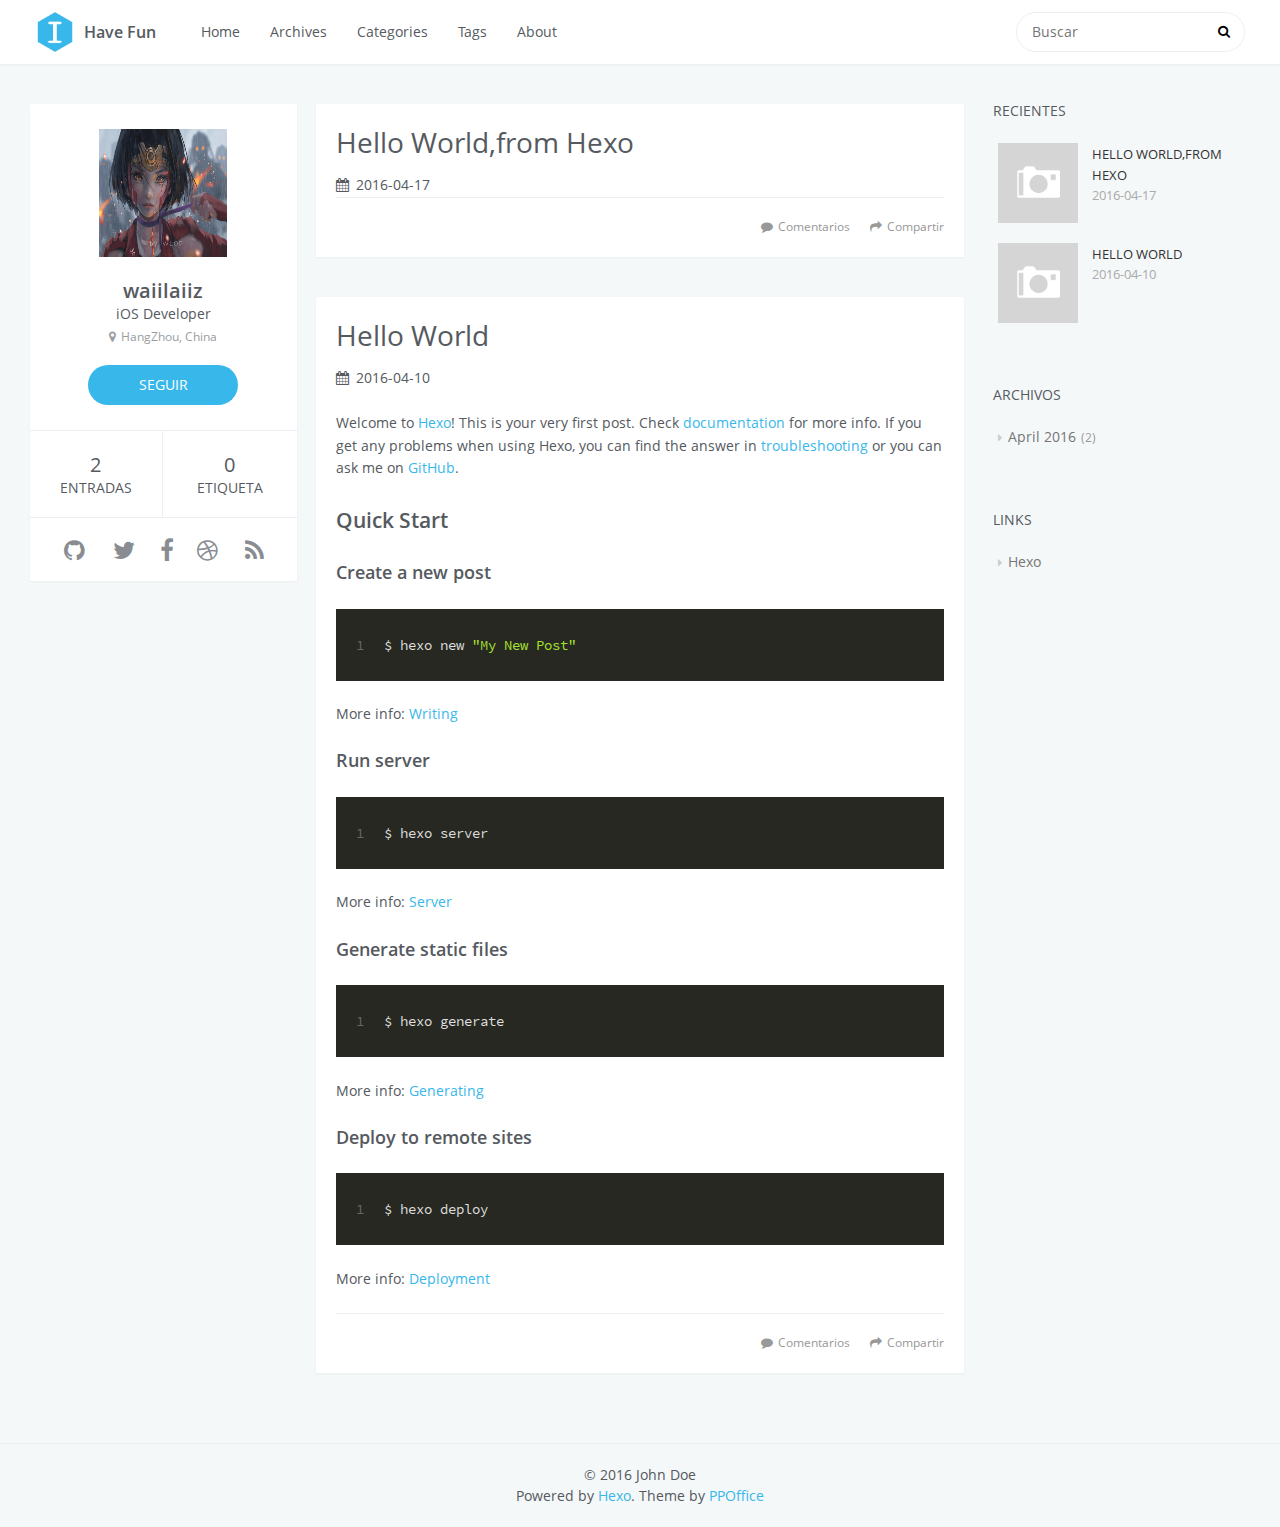
==== index.html @ 03d35199 "Site updated: 2016-09-21 22:41:06" ====
<!DOCTYPE html>
<html>
<head>
    <meta charset="utf-8">
    
    <title>Have Fun</title>
    <meta name="viewport" content="width=device-width, initial-scale=1, maximum-scale=1" />
    <meta name="description">
<meta property="og:type" content="website">
<meta property="og:title" content="Have Fun">
<meta property="og:url" content="http://yoursite.com/index.html">
<meta property="og:site_name" content="Have Fun">
<meta property="og:description">
<meta name="twitter:card" content="summary">
<meta name="twitter:title" content="Have Fun">
<meta name="twitter:description">
    

    
        <link rel="alternate" href="/" title="Have Fun" type="application/atom+xml" />
    

    

    <link rel="stylesheet" href="/vendor/font-awesome/css/font-awesome.min.css">
    <link rel="stylesheet" href="/vendor/open-sans/styles.css">
    <link rel="stylesheet" href="/vendor/source-code-pro/styles.css">

    <link rel="stylesheet" href="/css/style.css">

    <script src="/vendor/jquery/2.1.3/jquery.min.js"></script>
    
    
        <link rel="stylesheet" href="/vendor/lightgallery/css/lightgallery.min.css">
    
    
    
    
    


</head>

<body>
    <div id="container">
        <header id="header">
    <div id="header-main" class="header-inner">
        <div class="outer">
            <a href="/" id="logo">
                <i class="logo"></i>
                <span class="site-title">Have Fun</span>
            </a>
            <nav id="main-nav">
                
                    <a class="main-nav-link" href="/.">Home</a>
                
                    <a class="main-nav-link" href="/archives">Archives</a>
                
                    <a class="main-nav-link" href="/categories">Categories</a>
                
                    <a class="main-nav-link" href="/tags">Tags</a>
                
                    <a class="main-nav-link" href="/about">About</a>
                
            </nav>
            
                
                <nav id="sub-nav">
                    <div class="profile" id="profile-nav">
                        <a id="profile-anchor" href="javascript:;">
                            <img class="avatar" src="/css/images/甲铁城-無名.jpg" />
                            <i class="fa fa-caret-down"></i>
                        </a>
                    </div>
                </nav>
            
            <div id="search-form-wrap">

    <form class="search-form">
        <input type="text" class="ins-search-input search-form-input" placeholder="Buscar" />
        <button type="submit" class="search-form-submit"></button>
    </form>
    <div class="ins-search">
    <div class="ins-search-mask"></div>
    <div class="ins-search-container">
        <div class="ins-input-wrapper">
            <input type="text" class="ins-search-input" placeholder="Type something..." />
            <span class="ins-close ins-selectable"><i class="fa fa-times-circle"></i></span>
        </div>
        <div class="ins-section-wrapper">
            <div class="ins-section-container"></div>
        </div>
    </div>
</div>
<script>
(function (window) {
    var INSIGHT_CONFIG = {
        TRANSLATION: {
            POSTS: 'Entradas',
            PAGES: 'Pages',
            CATEGORIES: 'Categorias',
            TAGS: 'Etiquetas',
            UNTITLED: '(Untitled)',
        },
        ROOT_URL: '/',
        CONTENT_URL: '/content.json',
    };
    window.INSIGHT_CONFIG = INSIGHT_CONFIG;
})(window);
</script>
<script src="/js/insight.js"></script>

</div>
        </div>
    </div>
    <div id="main-nav-mobile" class="header-sub header-inner">
        <table class="menu outer">
            <tr>
                
                    <td><a class="main-nav-link" href="/.">Home</a></td>
                
                    <td><a class="main-nav-link" href="/archives">Archives</a></td>
                
                    <td><a class="main-nav-link" href="/categories">Categories</a></td>
                
                    <td><a class="main-nav-link" href="/tags">Tags</a></td>
                
                    <td><a class="main-nav-link" href="/about">About</a></td>
                
                <td>
                    
    <div class="search-form">
        <input type="text" class="ins-search-input search-form-input" placeholder="Buscar" />
    </div>

                </td>
            </tr>
        </table>
    </div>
</header>

        <div class="outer">
            
                

<aside id="profile">
    <div class="inner profile-inner">
        <div class="base-info profile-block">
            <img id="avatar" src="/css/images/甲铁城-無名.jpg" />
            <h2 id="name">waiilaiiz</h2>
            <h3 id="title">iOS Developer</h3>
            <span id="location"><i class="fa fa-map-marker"></i>HangZhou, China</span>
            <a id="follow" target="_blank" href="https://github.com/waiilaiiz/">SEGUIR</a>
        </div>
        <div class="article-info profile-block">
            <div class="article-info-block">
                2
                <span>Entradas</span>
            </div>
            <div class="article-info-block">
                0
                <span>Etiqueta</span>
            </div>
        </div>
        
        <div class="profile-block social-links">
            <table>
                <tr>
                    
                    
                    <td>
                        <a href="https://github.com/waiilaiiz/" target="_blank" title="github" class=tooltip>
                            <i class="fa fa-github"></i>
                        </a>
                    </td>
                    
                    <td>
                        <a href="https://twitter.com/waiilaiiz/" target="_blank" title="twitter" class=tooltip>
                            <i class="fa fa-twitter"></i>
                        </a>
                    </td>
                    
                    <td>
                        <a href="/" target="_blank" title="facebook" class=tooltip>
                            <i class="fa fa-facebook"></i>
                        </a>
                    </td>
                    
                    <td>
                        <a href="/" target="_blank" title="dribbble" class=tooltip>
                            <i class="fa fa-dribbble"></i>
                        </a>
                    </td>
                    
                    <td>
                        <a href="/" target="_blank" title="rss" class=tooltip>
                            <i class="fa fa-rss"></i>
                        </a>
                    </td>
                    
                </tr>
            </table>
        </div>
        
    </div>
</aside>

            
            <section id="main">
    <article id="post-Hello-World-from-Hexo" class="article article-type-post" itemscope itemprop="blogPost">
    <div class="article-inner">
        
        
            <header class="article-header">
                
    
        <h1 itemprop="name">
            <a class="article-title" href="/2016/04/17/Hello-World-from-Hexo/">Hello World,from Hexo</a>
        </h1>
    

                
                    <div class="article-meta">
                        
    <div class="article-date">
        <i class="fa fa-calendar"></i>
        <a href="/2016/04/17/Hello-World-from-Hexo/">
            <time datetime="2016-04-17T05:28:50.000Z" itemprop="datePublished">2016-04-17</time>
        </a>
    </div>


                        
                        
                    </div>
                
            </header>
        
        
        <div class="article-entry" itemprop="articleBody">
        
            
            
        
        </div>
        <footer class="article-footer">
            <div class="share-container">



</div>

    <a data-url="http://yoursite.com/2016/04/17/Hello-World-from-Hexo/" data-id="citd0o08t0000m7zepxx6v7ot" class="article-share-link"><i class="fa fa-share"></i>Compartir</a>
<script>
    (function ($) {
        // Prevent duplicate binding
        if (typeof(__SHARE_BUTTON_BINDED__) === 'undefined' || !__SHARE_BUTTON_BINDED__) {
            __SHARE_BUTTON_BINDED__ = true;
        } else {
            return;
        }
        $('body').on('click', function() {
            $('.article-share-box.on').removeClass('on');
        }).on('click', '.article-share-link', function(e) {
            e.stopPropagation();

            var $this = $(this),
                url = $this.attr('data-url'),
                encodedUrl = encodeURIComponent(url),
                id = 'article-share-box-' + $this.attr('data-id'),
                offset = $this.offset(),
                box;

            if ($('#' + id).length) {
                box = $('#' + id);

                if (box.hasClass('on')){
                    box.removeClass('on');
                    return;
                }
            } else {
                var html = [
                    '<div id="' + id + '" class="article-share-box">',
                        '<input class="article-share-input" value="' + url + '">',
                        '<div class="article-share-links">',
                            '<a href="https://twitter.com/intent/tweet?url=' + encodedUrl + '" class="fa fa-twitter article-share-twitter" target="_blank" title="Twitter"></a>',
                            '<a href="https://www.facebook.com/sharer.php?u=' + encodedUrl + '" class="fa fa-facebook article-share-facebook" target="_blank" title="Facebook"></a>',
                            '<a href="http://pinterest.com/pin/create/button/?url=' + encodedUrl + '" class="fa fa-pinterest article-share-pinterest" target="_blank" title="Pinterest"></a>',
                            '<a href="https://plus.google.com/share?url=' + encodedUrl + '" class="fa fa-google article-share-google" target="_blank" title="Google+"></a>',
                        '</div>',
                    '</div>'
                ].join('');

              box = $(html);

              $('body').append(box);
            }

            $('.article-share-box.on').hide();

            box.css({
                top: offset.top + 25,
                left: offset.left
            }).addClass('on');

        }).on('click', '.article-share-box', function (e) {
            e.stopPropagation();
        }).on('click', '.article-share-box-input', function () {
            $(this).select();
        }).on('click', '.article-share-box-link', function (e) {
            e.preventDefault();
            e.stopPropagation();

            window.open(this.href, 'article-share-box-window-' + Date.now(), 'width=500,height=450');
        });
    })(jQuery);
</script>

            
    
        <a href="http://yoursite.com/2016/04/17/Hello-World-from-Hexo/#comments" class="article-comment-link disqus-comment-count" data-disqus-url="http://yoursite.com/2016/04/17/Hello-World-from-Hexo/">Comentarios</a>
    

        </footer>
    </div>
    
</article>



    <article id="post-hello-world" class="article article-type-post" itemscope itemprop="blogPost">
    <div class="article-inner">
        
        
            <header class="article-header">
                
    
        <h1 itemprop="name">
            <a class="article-title" href="/2016/04/10/hello-world/">Hello World</a>
        </h1>
    

                
                    <div class="article-meta">
                        
    <div class="article-date">
        <i class="fa fa-calendar"></i>
        <a href="/2016/04/10/hello-world/">
            <time datetime="2016-04-10T14:06:09.000Z" itemprop="datePublished">2016-04-10</time>
        </a>
    </div>


                        
                        
                    </div>
                
            </header>
        
        
        <div class="article-entry" itemprop="articleBody">
        
            
            <p>Welcome to <a href="https://hexo.io/" target="_blank" rel="external">Hexo</a>! This is your very first post. Check <a href="https://hexo.io/docs/" target="_blank" rel="external">documentation</a> for more info. If you get any problems when using Hexo, you can find the answer in <a href="https://hexo.io/docs/troubleshooting.html" target="_blank" rel="external">troubleshooting</a> or you can ask me on <a href="https://github.com/hexojs/hexo/issues" target="_blank" rel="external">GitHub</a>.</p>
<h2 id="Quick-Start"><a href="#Quick-Start" class="headerlink" title="Quick Start"></a>Quick Start</h2><h3 id="Create-a-new-post"><a href="#Create-a-new-post" class="headerlink" title="Create a new post"></a>Create a new post</h3><figure class="highlight bash"><table><tr><td class="gutter"><pre><span class="line">1</span><br></pre></td><td class="code"><pre><span class="line">$ hexo new <span class="string">"My New Post"</span></span><br></pre></td></tr></table></figure>
<p>More info: <a href="https://hexo.io/docs/writing.html" target="_blank" rel="external">Writing</a></p>
<h3 id="Run-server"><a href="#Run-server" class="headerlink" title="Run server"></a>Run server</h3><figure class="highlight bash"><table><tr><td class="gutter"><pre><span class="line">1</span><br></pre></td><td class="code"><pre><span class="line">$ hexo server</span><br></pre></td></tr></table></figure>
<p>More info: <a href="https://hexo.io/docs/server.html" target="_blank" rel="external">Server</a></p>
<h3 id="Generate-static-files"><a href="#Generate-static-files" class="headerlink" title="Generate static files"></a>Generate static files</h3><figure class="highlight bash"><table><tr><td class="gutter"><pre><span class="line">1</span><br></pre></td><td class="code"><pre><span class="line">$ hexo generate</span><br></pre></td></tr></table></figure>
<p>More info: <a href="https://hexo.io/docs/generating.html" target="_blank" rel="external">Generating</a></p>
<h3 id="Deploy-to-remote-sites"><a href="#Deploy-to-remote-sites" class="headerlink" title="Deploy to remote sites"></a>Deploy to remote sites</h3><figure class="highlight bash"><table><tr><td class="gutter"><pre><span class="line">1</span><br></pre></td><td class="code"><pre><span class="line">$ hexo deploy</span><br></pre></td></tr></table></figure>
<p>More info: <a href="https://hexo.io/docs/deployment.html" target="_blank" rel="external">Deployment</a></p>

        
        </div>
        <footer class="article-footer">
            <div class="share-container">



</div>

    <a data-url="http://yoursite.com/2016/04/10/hello-world/" data-id="citd0o08y0001m7zeu5of3s85" class="article-share-link"><i class="fa fa-share"></i>Compartir</a>
<script>
    (function ($) {
        // Prevent duplicate binding
        if (typeof(__SHARE_BUTTON_BINDED__) === 'undefined' || !__SHARE_BUTTON_BINDED__) {
            __SHARE_BUTTON_BINDED__ = true;
        } else {
            return;
        }
        $('body').on('click', function() {
            $('.article-share-box.on').removeClass('on');
        }).on('click', '.article-share-link', function(e) {
            e.stopPropagation();

            var $this = $(this),
                url = $this.attr('data-url'),
                encodedUrl = encodeURIComponent(url),
                id = 'article-share-box-' + $this.attr('data-id'),
                offset = $this.offset(),
                box;

            if ($('#' + id).length) {
                box = $('#' + id);

                if (box.hasClass('on')){
                    box.removeClass('on');
                    return;
                }
            } else {
                var html = [
                    '<div id="' + id + '" class="article-share-box">',
                        '<input class="article-share-input" value="' + url + '">',
                        '<div class="article-share-links">',
                            '<a href="https://twitter.com/intent/tweet?url=' + encodedUrl + '" class="fa fa-twitter article-share-twitter" target="_blank" title="Twitter"></a>',
                            '<a href="https://www.facebook.com/sharer.php?u=' + encodedUrl + '" class="fa fa-facebook article-share-facebook" target="_blank" title="Facebook"></a>',
                            '<a href="http://pinterest.com/pin/create/button/?url=' + encodedUrl + '" class="fa fa-pinterest article-share-pinterest" target="_blank" title="Pinterest"></a>',
                            '<a href="https://plus.google.com/share?url=' + encodedUrl + '" class="fa fa-google article-share-google" target="_blank" title="Google+"></a>',
                        '</div>',
                    '</div>'
                ].join('');

              box = $(html);

              $('body').append(box);
            }

            $('.article-share-box.on').hide();

            box.css({
                top: offset.top + 25,
                left: offset.left
            }).addClass('on');

        }).on('click', '.article-share-box', function (e) {
            e.stopPropagation();
        }).on('click', '.article-share-box-input', function () {
            $(this).select();
        }).on('click', '.article-share-box-link', function (e) {
            e.preventDefault();
            e.stopPropagation();

            window.open(this.href, 'article-share-box-window-' + Date.now(), 'width=500,height=450');
        });
    })(jQuery);
</script>

            
    
        <a href="http://yoursite.com/2016/04/10/hello-world/#comments" class="article-comment-link disqus-comment-count" data-disqus-url="http://yoursite.com/2016/04/10/hello-world/">Comentarios</a>
    

        </footer>
    </div>
    
</article>


</section>
            
                <aside id="sidebar">
   
        
    <div class="widget-wrap">
        <h3 class="widget-title">Recientes</h3>
        <div class="widget">
            <ul id="recent-post" class="">
                
                    <li>
                        
                        <div class="item-thumbnail">
                            <a href="/2016/04/17/Hello-World-from-Hexo/" class="thumbnail">
    
    
        <span class="thumbnail-image thumbnail-none"></span>
    
</a>

                        </div>
                        
                        <div class="item-inner">
                            <p class="item-category"></p>
                            <p class="item-title"><a href="/2016/04/17/Hello-World-from-Hexo/" class="title">Hello World,from Hexo</a></p>
                            <p class="item-date"><time datetime="2016-04-17T05:28:50.000Z" itemprop="datePublished">2016-04-17</time></p>
                        </div>
                    </li>
                
                    <li>
                        
                        <div class="item-thumbnail">
                            <a href="/2016/04/10/hello-world/" class="thumbnail">
    
    
        <span class="thumbnail-image thumbnail-none"></span>
    
</a>

                        </div>
                        
                        <div class="item-inner">
                            <p class="item-category"></p>
                            <p class="item-title"><a href="/2016/04/10/hello-world/" class="title">Hello World</a></p>
                            <p class="item-date"><time datetime="2016-04-10T14:06:09.000Z" itemprop="datePublished">2016-04-10</time></p>
                        </div>
                    </li>
                
            </ul>
        </div>
    </div>

    
        
    
        
    <div class="widget-wrap">
        <h3 class="widget-title">Archivos</h3>
        <div class="widget">
            <ul class="archive-list"><li class="archive-list-item"><a class="archive-list-link" href="/archives/2016/04/">April 2016</a><span class="archive-list-count">2</span></li></ul>
        </div>
    </div>

    
        
    
        
    
        
    <div class="widget-wrap widget-list">
        <h3 class="widget-title">Links</h3>
        <div class="widget">
            <ul>
                
                    <li>
                        <a href="http://hexo.io">Hexo</a>
                    </li>
                
            </ul>
        </div>
    </div>


    
    <div id="toTop" class="fa fa-angle-up"></div>
</aside>
            
        </div>
        <footer id="footer">
    <div class="outer">
        <div id="footer-info" class="inner">
            &copy; 2016 John Doe<br>
            Powered by <a href="http://hexo.io/" target="_blank">Hexo</a>. Theme by <a href="http://github.com/ppoffice">PPOffice</a>
        </div>
    </div>
</footer>
        
    
    <script>
    var disqus_config = function () {
        
        this.page.identifier = 'undefined';
    };
    (function() { 
        var d = document, s = d.createElement('script');  
        s.src = '//' + 'hexo-theme-icarus' + '.disqus.com/count.js';
        s.setAttribute('data-timestamp', +new Date());
        (d.head || d.body).appendChild(s);
    })();
</script>



    
        <script src="/vendor/lightgallery/js/lightgallery.min.js"></script>
        <script src="/vendor/lightgallery/js/lg-thumbnail.min.js"></script>
        <script src="/vendor/lightgallery/js/lg-pager.min.js"></script>
        <script src="/vendor/lightgallery/js/lg-autoplay.min.js"></script>
        <script src="/vendor/lightgallery/js/lg-fullscreen.min.js"></script>
        <script src="/vendor/lightgallery/js/lg-zoom.min.js"></script>
        <script src="/vendor/lightgallery/js/lg-hash.min.js"></script>
        <script src="/vendor/lightgallery/js/lg-share.min.js"></script>
        <script src="/vendor/lightgallery/js/lg-video.min.js"></script>
    
    



<!-- Custom Scripts -->
<script src="/js/main.js"></script>

    </div>
</body>
</html>
---- vendor/open-sans/styles.css ----
/* cyrillic-ext */
@font-face {
    font-family: 'Open Sans';
    font-style: normal;
    font-weight: 400;
    src: local('Open Sans'), local('OpenSans'), url(fonts/K88pR3goAWT7BTt32Z01mxJtnKITppOI_IvcXXDNrsc.woff2) format('woff2');
    unicode-range: U+0460-052F, U+20B4, U+2DE0-2DFF, U+A640-A69F;
}
/* cyrillic */
@font-face {
    font-family: 'Open Sans';
    font-style: normal;
    font-weight: 400;
    src: local('Open Sans'), local('OpenSans'), url(fonts/RjgO7rYTmqiVp7vzi-Q5URJtnKITppOI_IvcXXDNrsc.woff2) format('woff2');
    unicode-range: U+0400-045F, U+0490-0491, U+04B0-04B1, U+2116;
}
/* greek-ext */
@font-face {
    font-family: 'Open Sans';
    font-style: normal;
    font-weight: 400;
    src: local('Open Sans'), local('OpenSans'), url(fonts/LWCjsQkB6EMdfHrEVqA1KRJtnKITppOI_IvcXXDNrsc.woff2) format('woff2');
    unicode-range: U+1F00-1FFF;
}
/* greek */
@font-face {
    font-family: 'Open Sans';
    font-style: normal;
    font-weight: 400;
    src: local('Open Sans'), local('OpenSans'), url(fonts/xozscpT2726on7jbcb_pAhJtnKITppOI_IvcXXDNrsc.woff2) format('woff2');
    unicode-range: U+0370-03FF;
}
/* vietnamese */
@font-face {
    font-family: 'Open Sans';
    font-style: normal;
    font-weight: 400;
    src: local('Open Sans'), local('OpenSans'), url(fonts/59ZRklaO5bWGqF5A9baEERJtnKITppOI_IvcXXDNrsc.woff2) format('woff2');
    unicode-range: U+0102-0103, U+1EA0-1EF1, U+20AB;
}
/* latin-ext */
@font-face {
    font-family: 'Open Sans';
    font-style: normal;
    font-weight: 400;
    src: local('Open Sans'), local('OpenSans'), url(fonts/u-WUoqrET9fUeobQW7jkRRJtnKITppOI_IvcXXDNrsc.woff2) format('woff2');
    unicode-range: U+0100-024F, U+1E00-1EFF, U+20A0-20AB, U+20AD-20CF, U+2C60-2C7F, U+A720-A7FF;
}
/* latin */
@font-face {
    font-family: 'Open Sans';
    font-style: normal;
    font-weight: 400;
    src: local('Open Sans'), local('OpenSans'), url(fonts/cJZKeOuBrn4kERxqtaUH3VtXRa8TVwTICgirnJhmVJw.woff2) format('woff2');
    unicode-range: U+0000-00FF, U+0131, U+0152-0153, U+02C6, U+02DA, U+02DC, U+2000-206F, U+2074, U+20AC, U+2212, U+2215, U+E0FF, U+EFFD, U+F000;
}
/* cyrillic-ext */
@font-face {
    font-family: 'Open Sans';
    font-style: normal;
    font-weight: 600;
    src: local('Open Sans Semibold'), local('OpenSans-Semibold'), url(fonts/MTP_ySUJH_bn48VBG8sNSq-j2U0lmluP9RWlSytm3ho.woff2) format('woff2');
    unicode-range: U+0460-052F, U+20B4, U+2DE0-2DFF, U+A640-A69F;
}
/* cyrillic */
@font-face {
    font-family: 'Open Sans';
    font-style: normal;
    font-weight: 600;
    src: local('Open Sans Semibold'), local('OpenSans-Semibold'), url(fonts/MTP_ySUJH_bn48VBG8sNSpX5f-9o1vgP2EXwfjgl7AY.woff2) format('woff2');
    unicode-range: U+0400-045F, U+0490-0491, U+04B0-04B1, U+2116;
}
/* greek-ext */
@font-face {
    font-family: 'Open Sans';
    font-style: normal;
    font-weight: 600;
    src: local('Open Sans Semibold'), local('OpenSans-Semibold'), url(fonts/MTP_ySUJH_bn48VBG8sNShWV49_lSm1NYrwo-zkhivY.woff2) format('woff2');
    unicode-range: U+1F00-1FFF;
}
/* greek */
@font-face {
    font-family: 'Open Sans';
    font-style: normal;
    font-weight: 600;
    src: local('Open Sans Semibold'), local('OpenSans-Semibold'), url(fonts/MTP_ySUJH_bn48VBG8sNSqaRobkAwv3vxw3jMhVENGA.woff2) format('woff2');
    unicode-range: U+0370-03FF;
}
/* vietnamese */
@font-face {
    font-family: 'Open Sans';
    font-style: normal;
    font-weight: 600;
    src: local('Open Sans Semibold'), local('OpenSans-Semibold'), url(fonts/MTP_ySUJH_bn48VBG8sNSv8zf_FOSsgRmwsS7Aa9k2w.woff2) format('woff2');
    unicode-range: U+0102-0103, U+1EA0-1EF1, U+20AB;
}
/* latin-ext */
@font-face {
    font-family: 'Open Sans';
    font-style: normal;
    font-weight: 600;
    src: local('Open Sans Semibold'), local('OpenSans-Semibold'), url(fonts/MTP_ySUJH_bn48VBG8sNSj0LW-43aMEzIO6XUTLjad8.woff2) format('woff2');
    unicode-range: U+0100-024F, U+1E00-1EFF, U+20A0-20AB, U+20AD-20CF, U+2C60-2C7F, U+A720-A7FF;
}
/* latin */
@font-face {
    font-family: 'Open Sans';
    font-style: normal;
    font-weight: 600;
    src: local('Open Sans Semibold'), local('OpenSans-Semibold'), url(fonts/MTP_ySUJH_bn48VBG8sNSugdm0LZdjqr5-oayXSOefg.woff2) format('woff2');
    unicode-range: U+0000-00FF, U+0131, U+0152-0153, U+02C6, U+02DA, U+02DC, U+2000-206F, U+2074, U+20AC, U+2212, U+2215, U+E0FF, U+EFFD, U+F000;
}
/* cyrillic-ext */
@font-face {
    font-family: 'Open Sans';
    font-style: italic;
    font-weight: 400;
    src: local('Open Sans Italic'), local('OpenSans-Italic'), url(fonts/xjAJXh38I15wypJXxuGMBjTOQ_MqJVwkKsUn0wKzc2I.woff2) format('woff2');
    unicode-range: U+0460-052F, U+20B4, U+2DE0-2DFF, U+A640-A69F;
}
/* cyrillic */
@font-face {
    font-family: 'Open Sans';
    font-style: italic;
    font-weight: 400;
    src: local('Open Sans Italic'), local('OpenSans-Italic'), url(fonts/xjAJXh38I15wypJXxuGMBjUj_cnvWIuuBMVgbX098Mw.woff2) format('woff2');
    unicode-range: U+0400-045F, U+0490-0491, U+04B0-04B1, U+2116;
}
/* greek-ext */
@font-face {
    font-family: 'Open Sans';
    font-style: italic;
    font-weight: 400;
    src: local('Open Sans Italic'), local('OpenSans-Italic'), url(fonts/xjAJXh38I15wypJXxuGMBkbcKLIaa1LC45dFaAfauRA.woff2) format('woff2');
    unicode-range: U+1F00-1FFF;
}
/* greek */
@font-face {
    font-family: 'Open Sans';
    font-style: italic;
    font-weight: 400;
    src: local('Open Sans Italic'), local('OpenSans-Italic'), url(fonts/xjAJXh38I15wypJXxuGMBmo_sUJ8uO4YLWRInS22T3Y.woff2) format('woff2');
    unicode-range: U+0370-03FF;
}
/* vietnamese */
@font-face {
    font-family: 'Open Sans';
    font-style: italic;
    font-weight: 400;
    src: local('Open Sans Italic'), local('OpenSans-Italic'), url(fonts/xjAJXh38I15wypJXxuGMBr6up8jxqWt8HVA3mDhkV_0.woff2) format('woff2');
    unicode-range: U+0102-0103, U+1EA0-1EF1, U+20AB;
}
/* latin-ext */
@font-face {
    font-family: 'Open Sans';
    font-style: italic;
    font-weight: 400;
    src: local('Open Sans Italic'), local('OpenSans-Italic'), url(fonts/xjAJXh38I15wypJXxuGMBiYE0-AqJ3nfInTTiDXDjU4.woff2) format('woff2');
    unicode-range: U+0100-024F, U+1E00-1EFF, U+20A0-20AB, U+20AD-20CF, U+2C60-2C7F, U+A720-A7FF;
}
/* latin */
@font-face {
    font-family: 'Open Sans';
    font-style: italic;
    font-weight: 400;
    src: local('Open Sans Italic'), local('OpenSans-Italic'), url(fonts/xjAJXh38I15wypJXxuGMBo4P5ICox8Kq3LLUNMylGO4.woff2) format('woff2');
    unicode-range: U+0000-00FF, U+0131, U+0152-0153, U+02C6, U+02DA, U+02DC, U+2000-206F, U+2074, U+20AC, U+2212, U+2215, U+E0FF, U+EFFD, U+F000;
}
---- vendor/source-code-pro/styles.css ----
/* latin-ext */
@font-face {
  font-family: 'Source Code Pro';
  font-style: normal;
  font-weight: 400;
  src: local('Source Code Pro'), local('SourceCodePro-Regular'), url(fonts/mrl8jkM18OlOQN8JLgasDy2Q8seG17bfDXYR_jUsrzg.woff2) format('woff2');
  unicode-range: U+0100-024F, U+1E00-1EFF, U+20A0-20AB, U+20AD-20CF, U+2C60-2C7F, U+A720-A7FF;
}
/* latin */
@font-face {
  font-family: 'Source Code Pro';
  font-style: normal;
  font-weight: 400;
  src: local('Source Code Pro'), local('SourceCodePro-Regular'), url(fonts/mrl8jkM18OlOQN8JLgasD9V_2ngZ8dMf8fLgjYEouxg.woff2) format('woff2');
  unicode-range: U+0000-00FF, U+0131, U+0152-0153, U+02C6, U+02DA, U+02DC, U+2000-206F, U+2074, U+20AC, U+2212, U+2215, U+E0FF, U+EFFD, U+F000;
}
---- css/style.css ----
body {
  width: 100%;
}
body:before,
body:after {
  content: "";
  display: table;
}
body:after {
  clear: both;
}
html,
body,
div,
span,
applet,
object,
iframe,
h1,
h2,
h3,
h4,
h5,
h6,
p,
blockquote,
pre,
a,
abbr,
acronym,
address,
big,
cite,
code,
del,
dfn,
em,
img,
ins,
kbd,
q,
s,
samp,
small,
strike,
strong,
sub,
sup,
tt,
var,
dl,
dt,
dd,
ol,
ul,
li,
fieldset,
form,
label,
legend,
table,
caption,
tbody,
tfoot,
thead,
tr,
th,
td {
  margin: 0;
  padding: 0;
  border: 0;
  outline: 0;
  font-weight: inherit;
  font-style: inherit;
  font-family: inherit;
  font-size: 100%;
  vertical-align: baseline;
}
body {
  line-height: 1;
  color: #000;
  background: #fff;
}
ol,
ul {
  list-style: none;
}
table {
  border-collapse: separate;
  border-spacing: 0;
  vertical-align: middle;
}
caption,
th,
td {
  text-align: left;
  font-weight: normal;
  vertical-align: middle;
}
a img {
  border: none;
}
input,
button {
  margin: 0;
  padding: 0;
}
input::-moz-focus-inner,
button::-moz-focus-inner {
  border: 0;
  padding: 0;
}
html,
body,
#container {
  height: 100%;
}
body {
  color: #565a5f;
  background: #f5f8f9;
  font: 14px "open sans", "Helvetica Neue", "Microsoft Yahei", Helvetica, Arial, sans-serif;
  -webkit-text-size-adjust: 100%;
}
a {
  color: #38b7ea;
  text-decoration: none;
}
a:visited {
  color: #38b7ea;
}
code {
  margin: 0 2px;
  color: #e96900;
  padding: 3px 5px;
  font-size: 0.8em;
  -webkit-border-radius: 2px;
  border-radius: 2px;
  font-family: "Source Code Pro", Consolas, Monaco, Menlo, Consolas, monospace;
  background-color: #f8f8f8;
}
.outer {
  max-width: 1320px;
  margin: 0 auto;
  padding: 0 20px;
}
.outer:before,
.outer:after {
  content: "";
  display: table;
}
.outer:after {
  clear: both;
}
@media screen and (max-width: 559px) {
  .outer {
    padding: 0;
  }
}
.left,
.alignleft {
  float: left;
}
.right,
.alignright {
  float: right;
}
.clear {
  clear: both;
}
.logo {
  width: 40px;
  height: 40px;
  background-repeat: no-repeat;
  background-image: url("images/logo.png");
  -webkit-background-size: 40px 40px;
  -moz-background-size: 40px 40px;
  background-size: 40px 40px;
}
#container {
  position: relative;
}
#container > .outer {
  margin-bottom: 30px;
}
@media screen and (min-width: 1200px) {
  #main {
    display: inline;
    float: left;
    width: 52.307692307692314%;
    margin: 0 0.769230769230769%;
  }
}
@media screen and (min-width: 800px) and (max-width: 1199px) {
  #main {
    display: inline;
    float: left;
    width: 67.6923076923077%;
    margin: 0 0.769230769230769%;
  }
}
.archive-article-header a,
.layout-wrap-inner.tag-cloud a,
.timeline-row .content h1 a,
.archive-article-header a:visited,
.layout-wrap-inner.tag-cloud a:visited,
.timeline-row .content h1 a:visited {
  color: #565a5f;
  -webkit-transition: 0.2s ease;
  -moz-transition: 0.2s ease;
  -ms-transition: 0.2s ease;
  transition: 0.2s ease;
}
.archive-article-header a:hover,
.layout-wrap-inner.tag-cloud a:hover,
.timeline-row .content h1 a:hover,
.archive-article-header a:visited:hover,
.layout-wrap-inner.tag-cloud a:visited:hover,
.timeline-row .content h1 a:visited:hover {
  color: #38b7ea;
}
.article-meta,
.archive-year,
.widget-title {
  line-height: 1em;
  text-decoration: none;
  text-transform: uppercase;
}
#header,
#profile .inner,
.article-inner,
#comments,
.archive-article,
.timeline-row .content,
#toTop {
  background: #fff;
  -webkit-box-shadow: 0 1px 2px rgba(0,0,0,0.05);
  box-shadow: 0 1px 2px rgba(0,0,0,0.05);
}
.article-entry h1,
.widget h1 {
  font-size: 2em;
}
.article-entry h2,
.widget h2 {
  font-size: 1.5em;
}
.article-entry h3,
.widget h3 {
  font-size: 1.3em;
}
.article-entry h4,
.widget h4 {
  font-size: 1.2em;
}
.article-entry h5,
.widget h5 {
  font-size: 1em;
}
.article-entry h6,
.widget h6 {
  font-size: 1em;
  color: #999;
}
.article-entry hr,
.widget hr {
  border: 1px dashed #eceff2;
}
.article-entry strong,
.widget strong {
  font-weight: bold;
}
.article-entry em,
.widget em,
.article-entry cite,
.widget cite {
  font-style: italic;
}
.article-entry sup,
.widget sup,
.article-entry sub,
.widget sub {
  font-size: 0.75em;
  line-height: 0;
  position: relative;
  vertical-align: baseline;
}
.article-entry sup,
.widget sup {
  top: -0.5em;
}
.article-entry sub,
.widget sub {
  bottom: -0.2em;
}
.article-entry small,
.widget small {
  font-size: 0.85em;
}
.article-entry acronym,
.widget acronym,
.article-entry abbr,
.widget abbr {
  border-bottom: 1px dotted;
}
.article-entry ul,
.widget ul,
.article-entry ol,
.widget ol,
.article-entry dl,
.widget dl {
  margin: 0 20px;
  line-height: 1.6em;
}
.article-entry ul ul,
.widget ul ul,
.article-entry ol ul,
.widget ol ul,
.article-entry ul ol,
.widget ul ol,
.article-entry ol ol,
.widget ol ol {
  margin-top: 0;
  margin-bottom: 0;
}
.article-entry ul,
.widget ul {
  list-style: disc;
}
.article-entry ol,
.widget ol {
  list-style: decimal;
}
.article-entry dt,
.widget dt {
  font-weight: bold;
}
#header {
  background: #fff;
  position: relative;
}
#header a,
#header a:visited {
  white-space: nowrap;
  -webkit-transition: 0.2s ease;
  -moz-transition: 0.2s ease;
  -ms-transition: 0.2s ease;
  transition: 0.2s ease;
  color: #565a5f;
}
#header a:hover {
  color: #38b7ea;
}
.header-inner #logo,
#main-nav,
#sub-nav,
#search-form-wrap {
  height: 40px;
  line-height: 40px;
  padding: 12px 15px;
}
.header-inner #logo,
#main-nav {
  float: left;
}
#sub-nav,
#search-form-wrap {
  float: right;
}
.header-inner {
  height: 100%;
  position: relative;
}
.header-inner #logo {
  display: inline-block;
}
.header-inner #logo .logo {
  margin-right: 5px;
  display: inline-block;
}
.header-inner #logo .site-title {
  font-size: 16px;
  display: inline-block;
  vertical-align: top;
  font-weight: 600;
}
#header-title {
  text-align: center;
  height: 40px;
  position: absolute;
  top: 50%;
  left: 0;
  margin-top: -20px;
}
.header-sub {
  border-top: 1px solid #eceff2;
}
.header-sub ul {
  margin: 0 15px;
}
.header-sub ul:before,
.header-sub ul:after {
  content: "";
  display: table;
}
.header-sub ul:after {
  clear: both;
}
.header-sub ul li {
  float: left;
  margin: 0 10px;
}
.header-sub ul li a {
  display: inline-block;
  line-height: 48px;
}
.header-sub .main-nav-link {
  display: inline-block;
  line-height: 48px;
}
@media screen and (min-width: 560px) and (max-width: 799px) {
  #header-sub {
    display: none;
  }
}
@media screen and (max-width: 559px) {
  #header-sub {
    display: none;
  }
}
@media screen and (min-width: 560px) and (max-width: 799px) {
  #main-nav {
    display: none;
  }
}
@media screen and (max-width: 559px) {
  #main-nav {
    display: none;
  }
}
@media screen and (min-width: 800px) and (max-width: 1199px) {
  #main-nav-mobile {
    display: none;
  }
}
@media screen and (min-width: 1200px) {
  #main-nav-mobile {
    display: none;
  }
}
.nav-icon,
.main-nav-link {
  float: left;
  display: block;
  padding: 0 15px;
}
.nav-icon {
  text-align: center;
  font-size: 14px;
  width: 14px;
  height: 14px;
  position: relative;
  cursor: pointer;
  height: 40px !important;
  line-height: 40px !important;
}
.main-nav-link {
  font-weight: 300;
}
@media screen and (min-width: 1200px) {
  #sub-nav {
    display: none;
  }
}
#sub-nav #profile-nav #profile-anchor {
  display: block;
  height: 40px;
  line-height: 40px;
}
#sub-nav #profile-nav #profile-anchor:before,
#sub-nav #profile-nav #profile-anchor:after {
  content: "";
  display: table;
}
#sub-nav #profile-nav #profile-anchor:after {
  clear: both;
}
#sub-nav #profile-nav .avatar,
#sub-nav #profile-nav .fa {
  float: left;
}
#sub-nav #profile-nav .avatar {
  width: 40px;
  height: 40px;
  margin-right: 8px;
}
#sub-nav #profile-nav .fa {
  line-height: 40px;
}
@media screen and (max-width: 559px) {
  #search-form-wrap {
    display: none;
  }
}
#search-form-wrap .search-form {
  position: relative;
}
#search-form-wrap .search-form .search-form-input {
  width: 100%;
  padding: 0 30px 0 15px;
  line-height: 40px;
  height: 40px !important;
  -webkit-border-radius: 21px;
  border-radius: 21px;
}
#search-form-wrap .search-form .search-form-input::-webkit-search-results-decoration,
#search-form-wrap .search-form .search-form-input::-webkit-search-cancel-button {
  -webkit-appearance: none;
}
#search-form-wrap .search-form .search-form-submit {
  top: 50%;
  right: 15px;
  border: none;
  cursor: pointer;
  margin-top: -7px;
  background: none;
  position: absolute;
  font: 13px font-icon;
  font-family: 'FontAwesome';
}
#search-form-wrap .search-form .search-form-submit:before {
  content: '\f002';
}
#search-form-wrap .search-form .search-form-submit:hover,
#search-form-wrap .search-form .search-form-submit:focus {
  color: #777;
}
.search-form-input,
.search-form-input.ins-search-input,
.search-form-input.st-ui-search-input,
.search-form-input.st-default-search-input {
  -webkit-appearance: textarea;
  -webkit-appearance: textarea;
  -moz-appearance: textarea;
  appearance: textarea;
  padding: 0;
  width: 200px;
  -webkit-box-shadow: none;
  box-shadow: none;
  color: #565a5f;
  -webkit-transition: 0.2s ease;
  -moz-transition: 0.2s ease;
  -ms-transition: 0.2s ease;
  transition: 0.2s ease;
  -webkit-box-sizing: border-box;
  -moz-box-sizing: border-box;
  box-sizing: border-box;
  height: auto !important;
  line-height: 1.6em;
  outline: none !important;
  background: none !important;
  font: 14px "open sans", "Helvetica Neue", "Microsoft Yahei", Helvetica, Arial, sans-serif;
  border: 1px solid #eceff2 !important;
}
.search-form-input:focus,
.search-form-input.ins-search-input:focus,
.search-form-input.st-ui-search-input:focus,
.search-form-input.st-default-search-input:focus {
  border-color: #38b7ea !important;
}
.search-form-input::-webkit-search-results-decoration,
.search-form-input.ins-search-input::-webkit-search-results-decoration,
.search-form-input.st-ui-search-input::-webkit-search-results-decoration,
.search-form-input.st-default-search-input::-webkit-search-results-decoration,
.search-form-input::-webkit-search-cancel-button,
.search-form-input.ins-search-input::-webkit-search-cancel-button,
.search-form-input.st-ui-search-input::-webkit-search-cancel-button,
.search-form-input.st-default-search-input::-webkit-search-cancel-button {
  -webkit-appearance: none;
}
#main-nav-mobile {
  overflow-y: hidden;
  overflow-x: auto;
}
#main-nav-mobile .menu {
  margin: 0;
  height: 48px;
}
#main-nav-mobile .menu:before,
#main-nav-mobile .menu:after {
  content: "";
  display: table;
}
#main-nav-mobile .menu:after {
  clear: both;
}
#main-nav-mobile .menu .search-form-input {
  display: none;
  padding: 0 10px;
  margin-right: 15px;
  height: 32px;
  line-height: 32px;
  -webkit-border-radius: 16px;
  border-radius: 16px;
}
@media screen and (max-width: 559px) {
  #main-nav-mobile .menu .search-form-input {
    display: block;
  }
}
#main-nav-mobile .menu .search-form-input::-webkit-search-results-decoration,
#main-nav-mobile .menu .search-form-input::-webkit-search-cancel-button {
  -webkit-appearance: none;
}
.bio {
  text-align: center;
}
#profile .inner .bio h2 {
  font-size: 1.3em;
  font-weight: bold;
  margin-top: 15px;
}
#profile .inner .bio p {
  margin: 5px 20px 10px 20px;
  text-align: justify;
  max-width: 300px;
  line-height: 1.5em;
}
.profile-block {
  padding: 15px 20px;
  border-bottom: 1px solid #eceff2;
}
.profile-block:last-child {
  border-bottom: none;
}
#profile {
  display: inline;
  float: left;
  width: 21.53846153846154%;
  margin: 0 0.769230769230769%;
  display: none;
}
@media screen and (min-width: 1200px) {
  #profile {
    display: block;
  }
}
#profile .inner {
  margin-top: 40px;
  background: #fff;
}
#profile .inner .base-info #avatar {
  display: block;
  margin: 10px auto 20px;
  width: 128px;
  height: 128px;
}
#profile .inner .base-info #name,
#profile .inner .base-info #title,
#profile .inner .base-info #location {
  display: block;
  text-align: center;
}
#profile .inner .base-info #name {
  font-size: 20px;
  font-weight: 600;
}
#profile .inner .base-info #location {
  font-size: 12px;
  margin-top: 5px;
  color: #9a9ea3;
}
#profile .inner .base-info #location .fa {
  margin-right: 5px;
}
#profile .inner .base-info #follow {
  color: #fff;
  width: 150px;
  height: 40px;
  display: block;
  font-size: 14px;
  line-height: 40px;
  text-align: center;
  margin: 20px auto 10px;
  background: #38b7ea;
  -webkit-border-radius: 20px;
  border-radius: 20px;
  -webkit-transition: 0.2s ease;
  -moz-transition: 0.2s ease;
  -ms-transition: 0.2s ease;
  transition: 0.2s ease;
}
#profile .inner .base-info #follow:hover {
  background: #49c8fb;
}
#profile .inner .article-info {
  padding: 0px;
}
#profile .inner .article-info:before,
#profile .inner .article-info:after {
  content: "";
  display: table;
}
#profile .inner .article-info:after {
  clear: both;
}
#profile .inner .article-info .article-info-block {
  width: 50%;
  float: left;
  padding: 20px 15px;
  text-align: center;
  -webkit-box-sizing: border-box;
  -moz-box-sizing: border-box;
  box-sizing: border-box;
  font-size: 20px;
}
#profile .inner .article-info .article-info-block span {
  display: block;
  font-size: 14px;
  text-transform: uppercase;
}
#profile .inner .article-info .article-info-block:first-child {
  border-right: 1px solid #eceff2;
}
#profile .inner .social-links > table {
  width: 100%;
}
#profile .inner .social-links > table td {
  text-align: center;
  font-size: 24px;
}
#profile .inner .social-links > table td a {
  position: relative;
  -webkit-transition: 0.2s ease;
  -moz-transition: 0.2s ease;
  -ms-transition: 0.2s ease;
  transition: 0.2s ease;
  color: #898d92;
}
#profile .inner .social-links > table td a:hover {
  color: #565a5f;
}
#profile .inner .social-links > table td a.tooltip:hover:after {
  right: -50%;
  top: -41px;
  color: #fff;
  background: #333;
  font-size: 14px;
  content: attr(title);
  display: block;
  padding: 5px 15px;
  position: absolute;
  white-space: nowrap;
  -webkit-border-radius: 2px;
  border-radius: 2px;
  text-transform: uppercase;
  -webkit-box-shadow: 0 0 2px rgba(0,0,0,0.2);
  box-shadow: 0 0 2px rgba(0,0,0,0.2);
  z-index: 1;
}
#profile .inner .social-links > table td a.tooltip:hover:before {
  top: -12px;
  right: 8px;
  border: solid;
  border-color: #333 transparent;
  border-width: 5px 5px 0 5px;
  content: "";
  display: block;
  position: absolute;
  z-index: 2;
}
#profile.card {
  top: 50px;
  right: 20px;
  z-index: 999;
  display: block;
  min-width: 280px;
  position: absolute;
}
#profile.card .profile-inner {
  position: relative;
  -webkit-box-shadow: 0 2px 5px rgba(0,0,0,0.2);
  box-shadow: 0 2px 5px rgba(0,0,0,0.2);
}
#profile.card .profile-inner:before,
#profile.card .profile-inner:after {
  z-index: 1;
  content: '';
  top: -20px;
  right: 10px;
  position: absolute;
  border-width: 10px;
  border-style: solid;
  border-color: transparent transparent #fff transparent;
}
#profile.card .profile-inner:after {
  z-index: 0;
  border-color: transparent transparent #dbdee1 transparent;
}
.article {
  margin: 40px 0;
}
.article-inner {
  overflow: hidden;
}
.article-banner {
  width: 100%;
  height: auto;
}
.article-header {
  padding: 20px 20px 0;
}
.article-header .article-title {
  display: block;
  margin-bottom: 14px;
}
.article-title {
  font-size: 2em;
  color: #565a5f;
  text-decoration: none;
  line-height: 1.3em;
}
a.article-title:visited {
  color: #565a5f;
}
a.article-title:hover {
  color: #38b7ea;
}
@media screen and (max-width: 559px) {
  .article-title {
    font-size: 1.6em;
  }
}
@media screen and (min-width: 560px) and (max-width: 799px) {
  .article-title {
    font-size: 1.6em;
  }
}
.article-meta {
  line-height: 1.6em;
}
.article-meta:before,
.article-meta:after {
  content: "";
  display: table;
}
.article-meta:after {
  clear: both;
}
.article-meta > div {
  float: left;
  margin-right: 10px;
}
.article-meta > div .fa {
  margin-right: 3px;
}
.article-meta a {
  color: #565a5f;
}
.article-meta a:hover {
  color: #38b7ea;
}
.article-category .fa-angle-right {
  margin: 0 5px;
}
.article-tag .tag-link:before {
  content: "#";
}
.article-entry {
  color: #565a5f;
  padding: 0 20px;
  line-height: 1.6em;
}
.article-entry:before,
.article-entry:after {
  content: "";
  display: table;
}
.article-entry:after {
  clear: both;
}
.article-entry p,
.article-entry table {
  line-height: 1.6em;
  margin: 1.6em 0;
}
.article-entry h1,
.article-entry h2,
.article-entry h3,
.article-entry h4,
.article-entry h5,
.article-entry h6 {
  font-weight: bold;
}
.article-entry h1,
.article-entry h2,
.article-entry h3,
.article-entry h4,
.article-entry h5,
.article-entry h6 {
  line-height: 1.3em;
  margin: 1.3em 0;
}
.article-entry a {
  color: #38b7ea;
  text-decoration: none;
}
.article-entry a:hover {
  text-decoration: underline;
}
.article-entry ul,
.article-entry ol,
.article-entry dl {
  margin-top: 1.6em;
  margin-bottom: 1.6em;
}
.article-entry img,
.article-entry video {
  max-width: 100%;
  height: auto;
  display: block;
  margin: auto;
}
.article-entry iframe {
  border: none;
}
.article-entry table {
  width: 100%;
  border-collapse: collapse;
  border-spacing: 0;
}
.article-entry th {
  font-weight: bold;
  border-bottom: 3px solid #eceff2;
  padding-bottom: 0.5em;
}
.article-entry td {
  border-bottom: 1px solid #eceff2;
  padding: 10px 0;
}
.article-entry blockquote {
  position: relative;
  font-family: Georgia, "Times New Roman", "Microsoft Yahei", serif;
  font-size: 1.1em;
  margin: 0 -20px;
  padding: 10px 20px 10px 54px;
  background: #fcfcfc;
  border-left: 4px solid #eee;
}
.article-entry blockquote:before {
  top: 20px;
  left: 10px;
  content: "\f10d";
  color: #e2e2e2;
  font-size: 32px;
  font-family: FontAwesome;
  text-align: center;
  position: absolute;
}
.article-entry blockquote footer {
  font-size: 14px;
  margin: 1.6em 0;
  font-family: "open sans", "Helvetica Neue", "Microsoft Yahei", Helvetica, Arial, sans-serif;
}
.article-entry blockquote footer cite:before {
  content: "—";
  padding: 0 0.5em;
}
.article-entry .pullquote {
  text-align: left;
  width: 45%;
  margin: 0;
}
.article-entry .pullquote.left {
  margin-left: 0.5em;
  margin-right: 1em;
}
.article-entry .pullquote.right {
  margin-right: 0.5em;
  margin-left: 1em;
}
.article-entry .caption {
  color: #999;
  display: block;
  font-size: 0.9em;
  margin-top: 0.5em;
  position: relative;
  text-align: center;
}
.article-entry .video-container {
  position: relative;
  padding-top: 56.25%;
  height: 0;
  overflow: hidden;
}
.article-entry .video-container iframe,
.article-entry .video-container object,
.article-entry .video-container embed {
  position: absolute;
  top: 0;
  left: 0;
  width: 100%;
  height: 100%;
  margin-top: 0;
}
.article-more-link a {
  display: inline-block;
  line-height: 1em;
  padding: 6px 15px;
  -webkit-border-radius: 15px;
  border-radius: 15px;
  background: #f5f8f9;
  color: #999;
  text-shadow: 0 1px #fff;
  text-decoration: none;
}
.article-more-link a:hover {
  background: #38b7ea;
  color: #fff;
  text-decoration: none;
  text-shadow: 0 1px #169cd2;
}
.article-footer {
  font-size: 0.85em;
  line-height: 1.6em;
  border-top: 1px solid #eceff2;
  padding-top: 1.6em;
  margin: 0 20px 20px;
}
.article-footer:before,
.article-footer:after {
  content: "";
  display: table;
}
.article-footer:after {
  clear: both;
}
.article-footer a {
  color: #999;
  text-decoration: none;
}
.article-footer a:hover {
  color: #565a5f;
}
.article-comment-link {
  float: right;
}
.article-comment-link:before {
  content: "\f075";
  font-family: FontAwesome;
  padding-right: 5px;
}
.share-container {
  float: left;
}
.article-share-link {
  float: right;
  cursor: pointer;
  margin-left: 20px;
}
.article-share-link .fa-share {
  margin-right: 5px;
}
#article-nav {
  position: relative;
}
#article-nav:before,
#article-nav:after {
  content: "";
  display: table;
}
#article-nav:after {
  clear: both;
}
@media screen and (min-width: 1200px) {
  #article-nav {
    margin: 40px 0;
  }
  #article-nav:before {
    width: 8px;
    height: 8px;
    position: absolute;
    top: 50%;
    left: 50%;
    margin-top: -4px;
    margin-left: -4px;
    content: "";
    -webkit-border-radius: 50%;
    border-radius: 50%;
    background: #787c81;
  }
}
.article-nav-link-wrap {
  text-decoration: none;
  color: #999;
  -webkit-box-sizing: border-box;
  -moz-box-sizing: border-box;
  box-sizing: border-box;
  margin-top: 40px;
  text-align: center;
  display: block;
}
.article-nav-link-wrap:hover {
  color: #565a5f;
}
@media screen and (min-width: 1200px) {
  .article-nav-link-wrap {
    width: 50%;
    margin-top: 0;
  }
}
@media screen and (min-width: 1200px) {
  #article-nav-newer {
    float: left;
    text-align: right;
    padding-right: 20px;
  }
}
@media screen and (min-width: 1200px) {
  #article-nav-older {
    float: right;
    text-align: left;
    padding-left: 20px;
  }
}
.article-nav-caption {
  letter-spacing: 2px;
  line-height: 1em;
  font-weight: bold;
  color: #565a5f;
  text-transform: uppercase;
}
#article-nav-newer .article-nav-caption {
  margin-right: -2px;
}
.article-nav-title {
  font-size: 0.85em;
  margin-top: 0.5em;
  color: #565a5f;
  line-height: 1.6em;
}
.article-share-box {
  position: absolute;
  display: none;
  background: #fff;
  -webkit-box-shadow: 0px 2px 2px rgba(0,0,0,0.1);
  box-shadow: 0px 2px 2px rgba(0,0,0,0.1);
  -webkit-border-radius: 3px;
  border-radius: 3px;
  margin-left: -145px;
  overflow: hidden;
  z-index: 1;
}
.article-share-box.on {
  display: block;
}
.article-share-input {
  width: 100%;
  background: none;
  -webkit-box-sizing: border-box;
  -moz-box-sizing: border-box;
  box-sizing: border-box;
  font: 14px "open sans", "Helvetica Neue", "Microsoft Yahei", Helvetica, Arial, sans-serif;
  padding: 0 10px;
  color: #565a5f;
  outline: none;
  border: 1px solid #eceff2;
  -webkit-border-radius: 3px 3px 0 0;
  border-radius: 3px 3px 0 0;
  height: 36px;
  line-height: 36px;
}
.article-share-links {
  background: #f5f8f9;
}
.article-share-links:before,
.article-share-links:after {
  content: "";
  display: table;
}
.article-share-links:after {
  clear: both;
}
.article-share-twitter,
.article-share-facebook,
.article-share-pinterest,
.article-share-google {
  width: 50px;
  height: 36px;
  display: block;
  float: left;
  position: relative;
  color: #999;
  text-shadow: 0 1px #fff;
}
.article-share-twitter:before,
.article-share-facebook:before,
.article-share-pinterest:before,
.article-share-google:before {
  font-size: 20px;
  width: 20px;
  height: 20px;
  position: absolute;
  top: 50%;
  left: 50%;
  margin-top: -10px;
  margin-left: -10px;
  text-align: center;
}
.article-share-twitter:hover,
.article-share-facebook:hover,
.article-share-pinterest:hover,
.article-share-google:hover {
  color: #fff;
}
.article-share-twitter:hover {
  background: #00aced;
  text-shadow: 0 1px #008abe;
}
.article-share-facebook:hover {
  background: #3b5998;
  text-shadow: 0 1px #2f477a;
}
.article-share-pinterest:hover {
  background: #cb2027;
  text-shadow: 0 1px #a21a1f;
}
.article-share-google:hover {
  background: #dd4b39;
  text-shadow: 0 1px #be3221;
}
.article-gallery {
  overflow: hidden;
  background: #000;
  position: relative;
  text-align: center;
  margin: 1.6em 0;
}
.article-gallery .gallery-item {
  display: none;
  max-width: 100%;
}
.article-gallery .gallery-item:before,
.article-gallery .gallery-item:after {
  top: 50%;
  width: 40px;
  height: 36px;
  font-size: 36px;
  line-height: 36px;
  margin-top: -18px;
  position: absolute;
  font-family: FontAwesome;
  color: rgba(255,255,255,0.5);
}
.article-gallery .gallery-item:hover:before,
.article-gallery .gallery-item:hover:after {
  color: rgba(255,255,255,0.8);
}
.article-gallery .gallery-item:before {
  left: 0;
  content: "\f104";
}
.article-gallery .gallery-item:after {
  right: 0;
  content: "\f105";
}
.article-gallery .gallery-item:first-child {
  display: block;
}
.article-gallery .gallery-item img {
  display: block;
  max-width: 100%;
  margin: 0 auto;
}
.toc-article {
  background: #f9f9f9;
  margin: 2em 0 0 0.2em;
  padding: 1em;
  -webkit-border-radius: 0px;
  border-radius: 0px;
}
.toc-article .toc-title {
  font-size: 120%;
}
.toc-article strong {
  padding: 0.3em 1;
}
ol.toc {
  width: 100%;
  margin: 1em 2em 0 0;
}
#toc {
  line-height: 1em;
  font-size: 0.8em;
  float: right;
}
#toc .toc {
  padding: 0;
}
#toc .toc li {
  list-style-type: none;
}
#toc .toc-child {
  padding-left: 0em;
}
#toc.toc-aside {
  display: none;
  width: 13%;
  position: fixed;
  right: 2%;
  top: 320px;
  overflow: hidden;
  line-height: 1.5em;
  font-size: 1em;
  color: color-heading;
  opacity: 0.6;
  -webkit-transition: opacity 1s ease-out;
  -moz-transition: opacity 1s ease-out;
  -ms-transition: opacity 1s ease-out;
  transition: opacity 1s ease-out;
}
#toc.toc-aside strong {
  padding: 0.3em 0;
  color: color-font;
}
#toc.toc-aside:hover {
  -webkit-transition: opacity 0.3s ease-out;
  -moz-transition: opacity 0.3s ease-out;
  -ms-transition: opacity 0.3s ease-out;
  transition: opacity 0.3s ease-out;
  opacity: 1;
}
#toc.toc-aside a {
  -webkit-transition: color 1s ease-out;
  -moz-transition: color 1s ease-out;
  -ms-transition: color 1s ease-out;
  transition: color 1s ease-out;
}
#toc.toc-aside a:hover {
  color: color-theme;
  -webkit-transition: color 0.3s ease-out;
  -moz-transition: color 0.3s ease-out;
  -ms-transition: color 0.3s ease-out;
  transition: color 0.3s ease-out;
}
.lg-outer .lg-thumb-item {
  -webkit-border-radius: 0 !important;
  border-radius: 0 !important;
}
#comments {
  padding: 20px;
  margin: 40px 0;
}
#comments a {
  color: #38b7ea;
}
.archives:before,
.archives:after {
  content: "";
  display: table;
}
.archives:after {
  clear: both;
}
.archives .article:first-child {
  margin: 20px 0;
}
.archive-year-wrap,
.archive-category-wrap,
.archive-tag-wrap,
.layout-title {
  font-size: 1.4em;
  margin: 40px 0 20px 0;
}
@media screen and (max-width: 559px) {
  .archive-year-wrap,
  .archive-category-wrap,
  .archive-tag-wrap,
  .layout-title {
    padding: 0 15px;
    font-size: 1.2em;
  }
}
.archive-year-wrap .fa,
.archive-category-wrap .fa,
.archive-tag-wrap .fa,
.layout-title .fa {
  margin-right: 3px;
}
.archive-year-wrap .archive-year,
.archive-category-wrap .archive-year,
.archive-tag-wrap .archive-year,
.layout-title .archive-year {
  color: #565a5f;
}
.archive-year-wrap .archive-year:hover,
.archive-category-wrap .archive-year:hover,
.archive-tag-wrap .archive-year:hover,
.layout-title .archive-year:hover {
  color: #38b7ea;
}
@media screen and (max-width: 559px) {
  .layout-wrap-inner {
    padding: 0 15px;
  }
}
.archive-article {
  -webkit-column-break-inside: avoid;
  page-break-inside: avoid;
  overflow: hidden;
  break-inside: avoid-column;
  padding: 0;
  margin-bottom: 15px;
}
.archive-article:before,
.archive-article:after {
  content: "";
  display: table;
}
.archive-article:after {
  clear: both;
}
.archive-article.archive-type-summary {
  padding: 15px;
}
.archive-article.archive-type-summary .article-entry {
  padding: 0;
}
.archive-article.archive-type-summary .article-entry p {
  margin: 12px 0;
}
.archive-article .archive-article-content,
.archive-article .archive-article-thumbnail {
  display: table-cell;
  vertical-align: top;
}
@media screen and (max-width: 559px) {
  .archive-article .archive-article-content,
  .archive-article .archive-article-thumbnail {
    display: block;
  }
}
.archive-article .archive-article-thumbnail {
  width: 160px;
  padding-right: 15px;
}
@media screen and (max-width: 559px) {
  .archive-article .archive-article-thumbnail {
    width: 100%;
    padding-bottom: 15px;
  }
}
.archive-article .archive-article-thumbnail .thumbnail {
  height: 0;
  width: 100%;
  padding-bottom: 56.25%;
  display: block;
  position: relative;
  overflow: hidden;
}
.archive-article .archive-article-thumbnail .thumbnail span {
  width: 100%;
  height: 100%;
  display: block;
}
.archive-article .archive-article-thumbnail .thumbnail .thumbnail-image {
  position: absolute;
  -webkit-background-size: cover;
  -moz-background-size: cover;
  background-size: cover;
  background-position: center;
}
.archive-article .archive-article-thumbnail .thumbnail .thumbnail-none {
  background-image: url("images/thumb-default-small.png");
}
.archive-article-title {
  display: block;
  font-size: 1.6em;
  line-height: 1.4em;
  margin-bottom: 12px;
}
@media screen and (max-width: 559px) {
  .archive-article-title {
    display: block;
    font-size: 1.3em;
  }
}
.archive-article-date {
  display: block;
  margin-top: 8px;
}
.layout-wrap-inner.list-categories ul {
  margin-left: 15px;
  list-style: none;
}
.layout-wrap-inner.list-categories ul li,
.layout-wrap-inner.list-categories ul .category-list-child {
  padding: 10px 0;
  font-size: 14px;
  border-bottom: 1px solid border-color;
}
.layout-wrap-inner.list-categories ul li a,
.layout-wrap-inner.list-categories ul .category-list-child a {
  color: #777;
}
.layout-wrap-inner.list-categories ul ul,
.layout-wrap-inner.list-categories ul ol {
  list-style: none;
}
.layout-wrap-inner.list-categories ul ul li,
.layout-wrap-inner.list-categories ul ol li {
  border: none;
}
.layout-wrap-inner.list-categories ul ul li:last-child,
.layout-wrap-inner.list-categories ul ol li:last-child {
  padding-bottom: 0px;
}
.layout-wrap-inner.list-categories li a:before {
  color: #ccc;
  content: "\f0da";
  font-size: 12px;
  margin-right: 6px;
  font-family: FontAwesome;
  -webkit-transition: 0.2s ease;
  -moz-transition: 0.2s ease;
  -ms-transition: 0.2s ease;
  transition: 0.2s ease;
}
.layout-wrap-inner.list-categories li a:hover:before {
  color: #333;
}
.layout-wrap-inner.tag-cloud a {
  margin-right: 8px;
}
.layout-wrap-inner.tag-cloud a:before {
  content: '#';
}
#page-nav {
  margin: 40px auto;
  text-align: center;
  color: #999;
  overflow: hidden;
}
#page-nav:before,
#page-nav:after {
  content: "";
  display: table;
}
#page-nav:after {
  clear: both;
}
#page-nav a,
#page-nav span {
  height: 32px;
  padding: 0 10px;
  line-height: 32px;
  text-align: center;
  display: inline-block;
  -webkit-border-radius: 2px;
  border-radius: 2px;
}
#page-nav a {
  color: #999;
  text-decoration: none;
}
#page-nav a:hover {
  color: #fff;
  background: #38b7ea;
}
#page-nav .page-number {
  display: inline-block;
}
@media screen and (max-width: 559px) {
  #page-nav .page-number {
    display: none;
  }
}
#page-nav .current {
  color: #565a5f;
  font-weight: bold;
}
.timeline-wrap {
  margin: 40px 20px 40px 40px;
  border-left: 3px solid #eceff2;
}
@media screen and (max-width: 559px) {
  .timeline-wrap {
    margin: 40px 20px 40px 30px;
  }
}
@media screen and (min-width: 560px) and (max-width: 799px) {
  .timeline-wrap {
    margin: 40px 20px 40px 30px;
  }
}
.timeline-row {
  margin: 20px 0;
}
.timeline-row:before,
.timeline-row:after {
  content: "";
  display: table;
}
.timeline-row:after {
  clear: both;
}
.timeline-row .node,
.timeline-row .title {
  float: left;
}
.timeline-row .node {
  width: 12px;
  color: #fff;
  height: 12px;
  -webkit-border-radius: 50%;
  border-radius: 50%;
  margin: 11px 0 0 -8px;
  display: inline-block;
  background-color: #38b7ea;
}
.timeline-row .content {
  margin-left: 25px;
  position: relative;
}
.timeline-row .content:after,
.timeline-row .content:before {
  content: '';
  position: absolute;
  display: inline-block;
}
.timeline-row .content:after {
  top: 10px;
  left: -14px;
  border: 7px solid transparent;
  border-right-color: #fff;
}
.timeline-row .content:before {
  top: 9px;
  left: -16px;
  border: 8px solid transparent;
  border-right-color: rgba(0,0,0,0.05);
}
.timeline-row .content h1,
.timeline-row .content .article-meta {
  padding: 10px;
}
.timeline-row .content h1 {
  font-size: 16px;
}
.timeline-row .content .article-meta {
  font-size: 12px;
  color: #898d92;
  border-top: 1px solid #f7f7f7;
  background-color: rgba(244,246,247,0.2);
}
.timeline-row-major .node {
  width: 14px;
  height: 14px;
  font-size: 14px;
  margin: 0 0 0 -17px;
  padding: 6px 8px 10px;
}
.timeline-row-major .title {
  font-size: 18px;
  margin-left: 15px;
  line-height: 30px;
}
#footer {
  padding: 20px 0;
  border-top: 1px solid #eceff2;
  color: #565a5f;
  font-size: 16px;
  text-align: center;
}
#footer .outer {
  margin-bottom: 0;
}
#footer a {
  color: #38b7ea;
  text-decoration: none;
}
#footer a:hover {
  text-decoration: underline;
}
#footer-info {
  line-height: 1.6em;
  font-size: 0.85em;
}
@media screen and (min-width: 1200px) {
  #sidebar {
    display: inline;
    float: left;
    width: 21.53846153846154%;
    margin: 0 0.769230769230769%;
  }
}
@media screen and (min-width: 800px) and (max-width: 1199px) {
  #sidebar {
    display: inline;
    float: left;
    width: 29.230769230769234%;
    margin: 0 0.769230769230769%;
  }
}
.widget {
  line-height: 1.6em;
  word-wrap: break-word;
  font-size: 0.9em;
}
.widget ul,
.widget ol {
  list-style: none;
  margin: 0;
}
.widget ul ul,
.widget ol ul,
.widget ul ol,
.widget ol ol {
  margin: 0 20px;
}
.widget ul ul,
.widget ol ul {
  list-style: disc;
}
.widget ul ol,
.widget ol ol {
  list-style: decimal;
}
.category-list-count,
.tag-list-count,
.archive-list-count {
  padding-left: 5px;
  color: #999;
  font-size: 0.85em;
}
.category-list-count:before,
.tag-list-count:before,
.archive-list-count:before {
  content: "(";
}
.category-list-count:after,
.tag-list-count:after,
.archive-list-count:after {
  content: ")";
}
.tagcloud a {
  margin-right: 5px;
}
.widget-wrap {
  margin: 40px 10px;
}
@media screen and (max-width: 559px) {
  .widget-wrap {
    margin: 40px 20px;
  }
}
.widget-title {
  margin-bottom: 0;
}
.widget {
  padding: 15px 5px;
}
.widget a {
  color: #777;
  text-decoration: none;
}
.widget a:hover {
  color: #333;
}
.widget ul ul,
.widget ol ul,
.widget dl ul,
.widget ul ol,
.widget ol ol,
.widget dl ol,
.widget ul dl,
.widget ol dl,
.widget dl dl {
  margin-left: 15px;
  list-style: disc;
}
.widget ul,
.widget ol {
  list-style: none;
}
.widget ul li,
.widget ol li,
.widget ul .category-list-child,
.widget ol .category-list-child {
  padding: 10px 0;
  font-size: 14px;
  border-bottom: 1px solid border-color;
}
.widget ul li a,
.widget ol li a,
.widget ul .category-list-child a,
.widget ol .category-list-child a {
  color: #777;
}
.widget ul ul,
.widget ol ul,
.widget ul ol,
.widget ol ol {
  list-style: none;
}
.widget ul ul li,
.widget ol ul li,
.widget ul ol li,
.widget ol ol li {
  border: none;
}
.widget ul ul li:last-child,
.widget ol ul li:last-child,
.widget ul ol li:last-child,
.widget ol ol li:last-child {
  padding-bottom: 0px;
}
.widget ul:not(#recent-post) li a:before,
.widget ol:not(#recent-post) li a:before {
  color: #ccc;
  content: "\f0da";
  font-size: 12px;
  margin-right: 6px;
  font-family: FontAwesome;
  -webkit-transition: 0.2s ease;
  -moz-transition: 0.2s ease;
  -ms-transition: 0.2s ease;
  transition: 0.2s ease;
}
.widget ul:not(#recent-post) li a:hover:before,
.widget ol:not(#recent-post) li a:hover:before {
  color: #333;
}
#toTop {
  display: none;
  cursor: pointer;
  text-align: center;
  width: 60px;
  height: 60px;
  color: #fff;
  font-size: 50px;
  line-height: 55px;
  background: #565a5f;
  opacity: 0.8;
  -webkit-border-radius: 4px;
  border-radius: 4px;
  bottom: 20px;
  position: fixed;
}
@media screen and (min-width: 560px) and (max-width: 799px) {
  #toTop {
    width: 52px;
    height: 52px;
    font-size: 34px;
    line-height: 52px;
  }
}
@media screen and (max-width: 559px) {
  #toTop {
    width: 48px;
    height: 48px;
    font-size: 32px;
    line-height: 48px;
  }
}
#recent-post li {
  padding: 10px 0 10px 94px;
}
#recent-post li:before,
#recent-post li:after {
  content: "";
  display: table;
}
#recent-post li:after {
  clear: both;
}
#recent-post.no-thumbnail li {
  padding: 10px 0px;
}
#recent-post li .item-thumbnail {
  opacity: 1;
  float: left;
  margin-left: -94px;
  -webkit-transition: all 0.2s ease;
  -moz-transition: all 0.2s ease;
  -ms-transition: all 0.2s ease;
  transition: all 0.2s ease;
}
#recent-post li .item-thumbnail .thumbnail {
  width: 80px;
  height: 80px;
  display: block;
  position: relative;
  overflow: hidden;
}
#recent-post li .item-thumbnail .thumbnail span {
  width: 100%;
  height: 100%;
  display: block;
}
#recent-post li .item-thumbnail .thumbnail .thumbnail-image {
  position: absolute;
  -webkit-background-size: cover;
  -moz-background-size: cover;
  background-size: cover;
  background-position: center;
}
#recent-post li .item-thumbnail .thumbnail .thumbnail-none {
  background-image: url("images/thumb-default-small.png");
  -webkit-background-size: 100% 100%;
  -moz-background-size: 100% 100%;
  background-size: 100% 100%;
}
#recent-post li .item-inner a,
#recent-post li .item-inner .item-category {
  font-size: 13px;
  text-transform: uppercase;
}
#recent-post li .item-inner a a,
#recent-post li .item-inner .item-category a {
  color: #38b7ea;
}
#recent-post li .item-inner a a:hover,
#recent-post li .item-inner .item-category a:hover {
  color: #333;
}
#recent-post li .item-inner a a,
#recent-post li .item-inner .item-category a,
#recent-post li .item-inner a .fa,
#recent-post li .item-inner .item-category .fa {
  margin-right: 5px;
}
#recent-post li .item-inner .item-title {
  font-size: 15px;
}
#recent-post li .item-inner .item-title a {
  color: #333;
  -webkit-transition: all 0.2s ease;
  -moz-transition: all 0.2s ease;
  -ms-transition: all 0.2s ease;
  transition: all 0.2s ease;
}
#recent-post li .item-inner .item-date {
  color: #aaa;
  font-size: 13px;
  text-transform: uppercase;
}
#recent-post li:hover .item-thumbnail {
  opacity: 0.8;
}
#recent-post li:hover .item-title a {
  color: #38b7ea;
}
.ins-search {
  display: none;
}
.ins-search.show {
  display: block;
}
.ins-selectable {
  cursor: pointer;
}
.ins-search-mask,
.ins-search-container {
  position: fixed;
}
.ins-search-mask {
  top: 0;
  left: 0;
  width: 100%;
  height: 100%;
  z-index: 100;
  background: rgba(0,0,0,0.5);
}
.ins-input-wrapper {
  position: relative;
}
.ins-search-input {
  width: 100%;
  border: none;
  outline: none;
  font-size: 16px;
  -webkit-box-shadow: none;
  box-shadow: none;
  font-weight: 200;
  -webkit-border-radius: 0;
  border-radius: 0;
  background: #fff;
  line-height: 20px;
  -webkit-box-sizing: border-box;
  -moz-box-sizing: border-box;
  box-sizing: border-box;
  padding: 12px 28px 12px 20px;
  border-bottom: 1px solid #e2e2e2;
  font-family: "Microsoft Yahei Light", "Microsoft Yahei", Helvetica, Arial, sans-serif;
}
.ins-close {
  top: 50%;
  right: 6px;
  width: 20px;
  height: 20px;
  font-size: 16px;
  margin-top: -11px;
  position: absolute;
  text-align: center;
  display: inline-block;
}
.ins-close:hover {
  color: #006bde;
}
.ins-search-container {
  left: 50%;
  top: 100px;
  z-index: 101;
  bottom: 100px;
  -webkit-box-sizing: border-box;
  -moz-box-sizing: border-box;
  box-sizing: border-box;
  width: 540px;
  margin-left: -270px;
}
@media screen and (max-width: 559px), screen and (max-height: 479px) {
  .ins-search-container {
    top: 0;
    left: 0;
    margin: 0;
    width: 100%;
    height: 100%;
    background: #f7f7f7;
  }
}
.ins-section-wrapper {
  left: 0;
  right: 0;
  top: 45px;
  bottom: 0;
  overflow-y: auto;
  position: absolute;
}
.ins-section-container {
  position: relative;
  background: #f7f7f7;
}
.ins-section {
  font-size: 14px;
  line-height: 16px;
}
.ins-section .ins-section-header,
.ins-section .ins-search-item {
  padding: 8px 15px;
}
.ins-section .ins-section-header {
  color: #9a9a9a;
  border-bottom: 1px solid #e2e2e2;
}
.ins-section .ins-slug {
  margin-left: 5px;
  color: #9a9a9a;
}
.ins-section .ins-slug:before {
  content: '(';
}
.ins-section .ins-slug:after {
  content: ')';
}
.ins-section .ins-search-item header,
.ins-section .ins-search-item .ins-search-preview {
  overflow: hidden;
  white-space: nowrap;
  text-overflow: ellipsis;
}
.ins-section .ins-search-item header .fa {
  margin-right: 8px;
}
.ins-section .ins-search-item .ins-search-preview {
  height: 15px;
  font-size: 12px;
  color: #9a9a9a;
  margin: 5px 0 0 20px;
}
.ins-section .ins-search-item:hover,
.ins-section .ins-search-item.active {
  color: #fff;
  background: #006bde;
}
.ins-section .ins-search-item:hover .ins-slug,
.ins-section .ins-search-item.active .ins-slug,
.ins-section .ins-search-item:hover .ins-search-preview,
.ins-section .ins-search-item.active .ins-search-preview {
  color: #fff;
}
.highlight {
  margin: 0px;
  display: block;
  overflow-x: auto;
  padding: 15px 20px;
  font-size: 14px;
  font-family: "Source Code Pro", Consolas, Monaco, Menlo, Consolas, monospace;
  line-height: 22.400000000000002px;
}
.highlight table {
  margin: 0;
  width: auto;
}
.highlight table td {
  border: none;
}
.highlight table td.code {
  padding-right: 20px;
}
.highlight .gutter pre {
  color: #666;
  text-align: right;
  padding-right: 20px;
}
.article-entry .highlight {
  margin: 1.6em 0;
}
.article-entry .highlight .line {
  height: 1.6em;
}
.highlight {
  color: #ddd;
  background: #272822;
}
.highlight .code .tag,
.highlight .code .keyword,
.highlight .code .selector-tag,
.highlight .code .literal,
.highlight .code .strong,
.highlight .code .name {
  color: #f92672;
}
.highlight .code .code {
  color: #66d9ef;
}
.highlight .code .class .title {
  color: #fff;
}
.highlight .code .attribute,
.highlight .code .symbol,
.highlight .code .regexp,
.highlight .code .link {
  color: #bf79db;
}
.highlight .code .string,
.highlight .code .bullet,
.highlight .code .subst,
.highlight .code .title,
.highlight .code .section,
.highlight .code .emphasis,
.highlight .code .type,
.highlight .code .built_in,
.highlight .code .builtin-name,
.highlight .code .selector-attr,
.highlight .code .selector-pseudo,
.highlight .code .addition,
.highlight .code .variable,
.highlight .code .template-tag,
.highlight .code .template-variable {
  color: #a6e22e;
}
.highlight .code .comment,
.highlight .code .quote,
.highlight .code .deletion,
.highlight .code .meta {
  color: #75715e;
}
.highlight .code .keyword,
.highlight .code .selector-tag,
.highlight .code .literal,
.highlight .code .doctag,
.highlight .code .title,
.highlight .code .section,
.highlight .code .type,
.highlight .code .selector-id {
  font-weight: bold;
}
---- vendor/lightgallery/css/lightgallery.min.css ----
.lg-sub-html,.lg-toolbar{background-color:rgba(0,0,0,.45)}#lg-counter,.lg-outer .lg-video-cont{vertical-align:middle;display:inline-block}@font-face{font-family:lg;src:url(../fonts/lg.eot?n1z373);src:url(../fonts/lg.eot?#iefixn1z373) format("embedded-opentype"),url(../fonts/lg.woff?n1z373) format("woff"),url(../fonts/lg.ttf?n1z373) format("truetype"),url(../fonts/lg.svg?n1z373#lg) format("svg");font-weight:400;font-style:normal}.lg-icon{font-family:lg;speak:none;font-style:normal;font-weight:400;font-variant:normal;text-transform:none;line-height:1;-webkit-font-smoothing:antialiased;-moz-osx-font-smoothing:grayscale}.lg-actions .lg-next,.lg-actions .lg-prev{background-color:rgba(0,0,0,.45);border-radius:2px;color:#999;cursor:pointer;display:block;font-size:22px;margin-top:-10px;padding:8px 10px 9px;position:absolute;top:50%;z-index:1080}.lg-actions .lg-next.disabled,.lg-actions .lg-prev.disabled{pointer-events:none;opacity:.5}.lg-actions .lg-next:hover,.lg-actions .lg-prev:hover{color:#FFF}.lg-actions .lg-next{right:20px}.lg-actions .lg-next:before{content:"\e095"}.lg-actions .lg-prev{left:20px}.lg-actions .lg-prev:after{content:"\e094"}@-webkit-keyframes lg-right-end{0%,100%{left:0}50%{left:-30px}}@-moz-keyframes lg-right-end{0%,100%{left:0}50%{left:-30px}}@-ms-keyframes lg-right-end{0%,100%{left:0}50%{left:-30px}}@keyframes lg-right-end{0%,100%{left:0}50%{left:-30px}}@-webkit-keyframes lg-left-end{0%,100%{left:0}50%{left:30px}}@-moz-keyframes lg-left-end{0%,100%{left:0}50%{left:30px}}@-ms-keyframes lg-left-end{0%,100%{left:0}50%{left:30px}}@keyframes lg-left-end{0%,100%{left:0}50%{left:30px}}.lg-outer.lg-right-end .lg-object{-webkit-animation:lg-right-end .3s;-o-animation:lg-right-end .3s;animation:lg-right-end .3s;position:relative}.lg-outer.lg-left-end .lg-object{-webkit-animation:lg-left-end .3s;-o-animation:lg-left-end .3s;animation:lg-left-end .3s;position:relative}.lg-toolbar{z-index:1082;left:0;position:absolute;top:0;width:100%}.lg-toolbar .lg-icon{color:#999;cursor:pointer;float:right;font-size:24px;height:47px;line-height:27px;padding:10px 0;text-align:center;width:50px;text-decoration:none!important;outline:0;-webkit-transition:color .2s linear;-o-transition:color .2s linear;transition:color .2s linear}.lg-toolbar .lg-icon:hover{color:#FFF}.lg-toolbar .lg-close:after{content:"\e070"}.lg-toolbar .lg-download:after{content:"\e0f2"}.lg-sub-html{bottom:0;color:#EEE;font-size:16px;left:0;padding:10px 40px;position:fixed;right:0;text-align:center;z-index:1080}.lg-sub-html h4{margin:0;font-size:13px;font-weight:700}.lg-sub-html p{font-size:12px;margin:5px 0 0}#lg-counter{color:#999;font-size:16px;padding-left:20px;padding-top:12px}.lg-next,.lg-prev,.lg-toolbar{opacity:1;-webkit-transition:-webkit-transform .35s cubic-bezier(0,0,.25,1) 0s,opacity .35s cubic-bezier(0,0,.25,1) 0s,color .2s linear;-moz-transition:-moz-transform .35s cubic-bezier(0,0,.25,1) 0s,opacity .35s cubic-bezier(0,0,.25,1) 0s,color .2s linear;-o-transition:-o-transform .35s cubic-bezier(0,0,.25,1) 0s,opacity .35s cubic-bezier(0,0,.25,1) 0s,color .2s linear;transition:transform .35s cubic-bezier(0,0,.25,1) 0s,opacity .35s cubic-bezier(0,0,.25,1) 0s,color .2s linear}.lg-hide-items .lg-prev{opacity:0;-webkit-transform:translate3d(-10px,0,0);transform:translate3d(-10px,0,0)}.lg-hide-items .lg-next{opacity:0;-webkit-transform:translate3d(10px,0,0);transform:translate3d(10px,0,0)}.lg-hide-items .lg-toolbar{opacity:0;-webkit-transform:translate3d(0,-10px,0);transform:translate3d(0,-10px,0)}body:not(.lg-from-hash) .lg-outer.lg-start-zoom .lg-object{-webkit-transform:scale3d(.5,.5,.5);transform:scale3d(.5,.5,.5);opacity:0;-webkit-transition:-webkit-transform 250ms cubic-bezier(0,0,.25,1) 0s,opacity 250ms cubic-bezier(0,0,.25,1)!important;-moz-transition:-moz-transform 250ms cubic-bezier(0,0,.25,1) 0s,opacity 250ms cubic-bezier(0,0,.25,1)!important;-o-transition:-o-transform 250ms cubic-bezier(0,0,.25,1) 0s,opacity 250ms cubic-bezier(0,0,.25,1)!important;transition:transform 250ms cubic-bezier(0,0,.25,1) 0s,opacity 250ms cubic-bezier(0,0,.25,1)!important;-webkit-transform-origin:50% 50%;-moz-transform-origin:50% 50%;-ms-transform-origin:50% 50%;transform-origin:50% 50%}body:not(.lg-from-hash) .lg-outer.lg-start-zoom .lg-item.lg-complete .lg-object{-webkit-transform:scale3d(1,1,1);transform:scale3d(1,1,1);opacity:1}.lg-outer .lg-thumb-outer{background-color:#0D0A0A;bottom:0;position:absolute;width:100%;z-index:1080;max-height:350px;-webkit-transform:translate3d(0,100%,0);transform:translate3d(0,100%,0);-webkit-transition:-webkit-transform .25s cubic-bezier(0,0,.25,1) 0s;-moz-transition:-moz-transform .25s cubic-bezier(0,0,.25,1) 0s;-o-transition:-o-transform .25s cubic-bezier(0,0,.25,1) 0s;transition:transform .25s cubic-bezier(0,0,.25,1) 0s}.lg-outer .lg-thumb-outer.lg-grab .lg-thumb-item{cursor:-webkit-grab;cursor:-moz-grab;cursor:-o-grab;cursor:-ms-grab;cursor:grab}.lg-outer .lg-thumb-outer.lg-grabbing .lg-thumb-item{cursor:move;cursor:-webkit-grabbing;cursor:-moz-grabbing;cursor:-o-grabbing;cursor:-ms-grabbing;cursor:grabbing}.lg-outer .lg-thumb-outer.lg-dragging .lg-thumb{-webkit-transition-duration:0s!important;transition-duration:0s!important}.lg-outer.lg-thumb-open .lg-thumb-outer{-webkit-transform:translate3d(0,0,0);transform:translate3d(0,0,0)}.lg-outer .lg-thumb{padding:10px 0;height:100%;margin-bottom:-5px}.lg-outer .lg-thumb-item{cursor:pointer;float:left;overflow:hidden;height:100%;border:2px solid #FFF;border-radius:4px;margin-bottom:5px}@media (min-width:1025px){.lg-outer .lg-thumb-item{-webkit-transition:border-color .25s ease;-o-transition:border-color .25s ease;transition:border-color .25s ease}}.lg-outer .lg-thumb-item.active,.lg-outer .lg-thumb-item:hover{border-color:#a90707}.lg-outer .lg-thumb-item img{width:100%;height:100%;object-fit:cover}.lg-outer.lg-has-thumb .lg-item{padding-bottom:120px}.lg-outer.lg-can-toggle .lg-item{padding-bottom:0}.lg-outer.lg-pull-caption-up .lg-sub-html{-webkit-transition:bottom .25s ease;-o-transition:bottom .25s ease;transition:bottom .25s ease}.lg-outer.lg-pull-caption-up.lg-thumb-open .lg-sub-html{bottom:100px}.lg-outer .lg-toggle-thumb{background-color:#0D0A0A;border-radius:2px 2px 0 0;color:#999;cursor:pointer;font-size:24px;height:39px;line-height:27px;padding:5px 0;position:absolute;right:20px;text-align:center;top:-39px;width:50px}.lg-outer .lg-toggle-thumb:hover,.lg-outer.lg-dropdown-active #lg-share{color:#FFF}.lg-outer .lg-toggle-thumb:after{content:"\e1ff"}.lg-outer .lg-video-cont{max-width:1140px;max-height:100%;width:100%;padding:0 5px}.lg-outer .lg-video{width:100%;height:0;padding-bottom:56.25%;overflow:hidden;position:relative}.lg-outer .lg-video .lg-object{display:inline-block;position:absolute;top:0;left:0;width:100%!important;height:100%!important}.lg-outer .lg-video .lg-video-play{width:84px;height:59px;position:absolute;left:50%;top:50%;margin-left:-42px;margin-top:-30px;z-index:1080;cursor:pointer}.lg-outer .lg-has-vimeo .lg-video-play{background:url(../img/vimeo-play.png) no-repeat}.lg-outer .lg-has-vimeo:hover .lg-video-play{background:url(../img/vimeo-play.png) 0 -58px no-repeat}.lg-outer .lg-has-html5 .lg-video-play{background:url(../img/video-play.png) no-repeat;height:64px;margin-left:-32px;margin-top:-32px;width:64px;opacity:.8}.lg-outer .lg-has-html5:hover .lg-video-play{opacity:1}.lg-outer .lg-has-youtube .lg-video-play{background:url(../img/youtube-play.png) no-repeat}.lg-outer .lg-has-youtube:hover .lg-video-play{background:url(../img/youtube-play.png) 0 -60px no-repeat}.lg-outer .lg-video-object{width:100%!important;height:100%!important;position:absolute;top:0;left:0}.lg-outer .lg-has-video .lg-video-object{visibility:hidden}.lg-outer .lg-has-video.lg-video-playing .lg-object,.lg-outer .lg-has-video.lg-video-playing .lg-video-play{display:none}.lg-outer .lg-has-video.lg-video-playing .lg-video-object{visibility:visible}.lg-progress-bar{background-color:#333;height:5px;left:0;position:absolute;top:0;width:100%;z-index:1083;opacity:0;-webkit-transition:opacity 80ms ease 0s;-moz-transition:opacity 80ms ease 0s;-o-transition:opacity 80ms ease 0s;transition:opacity 80ms ease 0s}.lg-progress-bar .lg-progress{background-color:#a90707;height:5px;width:0}.lg-progress-bar.lg-start .lg-progress{width:100%}.lg-show-autoplay .lg-progress-bar{opacity:1}.lg-autoplay-button:after{content:"\e01d"}.lg-show-autoplay .lg-autoplay-button:after{content:"\e01a"}.lg-outer.lg-css3.lg-zoom-dragging .lg-item.lg-complete.lg-zoomable .lg-image,.lg-outer.lg-css3.lg-zoom-dragging .lg-item.lg-complete.lg-zoomable .lg-img-wrap{-webkit-transition-duration:0s;transition-duration:0s}.lg-outer .lg-item.lg-complete.lg-zoomable .lg-img-wrap{-webkit-transition:left .3s cubic-bezier(0,0,.25,1) 0s,top .3s cubic-bezier(0,0,.25,1) 0s;-moz-transition:left .3s cubic-bezier(0,0,.25,1) 0s,top .3s cubic-bezier(0,0,.25,1) 0s;-o-transition:left .3s cubic-bezier(0,0,.25,1) 0s,top .3s cubic-bezier(0,0,.25,1) 0s;transition:left .3s cubic-bezier(0,0,.25,1) 0s,top .3s cubic-bezier(0,0,.25,1) 0s;-webkit-transform:translate3d(0,0,0);transform:translate3d(0,0,0);-webkit-backface-visibility:hidden;-moz-backface-visibility:hidden;backface-visibility:hidden}.lg-outer .lg-item.lg-complete.lg-zoomable .lg-image{-webkit-transform:scale3d(1,1,1);transform:scale3d(1,1,1);-webkit-transition:-webkit-transform .3s cubic-bezier(0,0,.25,1) 0s,opacity .15s!important;-moz-transition:-moz-transform .3s cubic-bezier(0,0,.25,1) 0s,opacity .15s!important;-o-transition:-o-transform .3s cubic-bezier(0,0,.25,1) 0s,opacity .15s!important;transition:transform .3s cubic-bezier(0,0,.25,1) 0s,opacity .15s!important;-webkit-transform-origin:0 0;-moz-transform-origin:0 0;-ms-transform-origin:0 0;transform-origin:0 0;-webkit-backface-visibility:hidden;-moz-backface-visibility:hidden;backface-visibility:hidden}#lg-zoom-in:after{content:"\e311"}#lg-actual-size{font-size:20px}#lg-actual-size:after{content:"\e033"}#lg-zoom-out{opacity:.5;pointer-events:none}#lg-zoom-out:after{content:"\e312"}.lg-zoomed #lg-zoom-out{opacity:1;pointer-events:auto}.lg-outer .lg-pager-outer{bottom:60px;left:0;position:absolute;right:0;text-align:center;z-index:1080;height:10px}.lg-outer .lg-pager-outer.lg-pager-hover .lg-pager-cont{overflow:visible}.lg-outer .lg-pager-cont{cursor:pointer;display:inline-block;overflow:hidden;position:relative;vertical-align:top;margin:0 5px}.lg-outer .lg-pager-cont:hover .lg-pager-thumb-cont{opacity:1;-webkit-transform:translate3d(0,0,0);transform:translate3d(0,0,0)}.lg-outer .lg-pager-cont.lg-pager-active .lg-pager{box-shadow:0 0 0 2px #fff inset}.lg-outer .lg-pager-thumb-cont{background-color:#fff;color:#FFF;bottom:100%;height:83px;left:0;margin-bottom:20px;margin-left:-60px;opacity:0;padding:5px;position:absolute;width:120px;border-radius:3px;-webkit-transition:opacity .15s ease 0s,-webkit-transform .15s ease 0s;-moz-transition:opacity .15s ease 0s,-moz-transform .15s ease 0s;-o-transition:opacity .15s ease 0s,-o-transform .15s ease 0s;transition:opacity .15s ease 0s,transform .15s ease 0s;-webkit-transform:translate3d(0,5px,0);transform:translate3d(0,5px,0)}.lg-outer .lg-pager-thumb-cont img{width:100%;height:100%}.lg-outer .lg-pager{background-color:rgba(255,255,255,.5);border-radius:50%;box-shadow:0 0 0 8px rgba(255,255,255,.7) inset;display:block;height:12px;-webkit-transition:box-shadow .3s ease 0s;-o-transition:box-shadow .3s ease 0s;transition:box-shadow .3s ease 0s;width:12px}.lg-outer .lg-pager:focus,.lg-outer .lg-pager:hover{box-shadow:0 0 0 8px #fff inset}.lg-outer .lg-caret{border-left:10px solid transparent;border-right:10px solid transparent;border-top:10px dashed;bottom:-10px;display:inline-block;height:0;left:50%;margin-left:-5px;position:absolute;vertical-align:middle;width:0}.lg-fullscreen:after{content:"\e20c"}.lg-fullscreen-on .lg-fullscreen:after{content:"\e20d"}.lg-outer #lg-dropdown-overlay{background-color:rgba(0,0,0,.25);bottom:0;cursor:default;left:0;position:fixed;right:0;top:0;z-index:1081;opacity:0;visibility:hidden;-webkit-transition:visibility 0s linear .18s,opacity .18s linear 0s;-o-transition:visibility 0s linear .18s,opacity .18s linear 0s;transition:visibility 0s linear .18s,opacity .18s linear 0s}.lg-outer.lg-dropdown-active #lg-dropdown-overlay,.lg-outer.lg-dropdown-active .lg-dropdown{-webkit-transition-delay:0s;transition-delay:0s;-moz-transform:translate3d(0,0,0);-o-transform:translate3d(0,0,0);-ms-transform:translate3d(0,0,0);-webkit-transform:translate3d(0,0,0);transform:translate3d(0,0,0);opacity:1;visibility:visible}.lg-outer .lg-dropdown{background-color:#fff;border-radius:2px;font-size:14px;list-style-type:none;margin:0;padding:10px 0;position:absolute;right:0;text-align:left;top:50px;opacity:0;visibility:hidden;-moz-transform:translate3d(0,5px,0);-o-transform:translate3d(0,5px,0);-ms-transform:translate3d(0,5px,0);-webkit-transform:translate3d(0,5px,0);transform:translate3d(0,5px,0);-webkit-transition:-webkit-transform .18s linear 0s,visibility 0s linear .5s,opacity .18s linear 0s;-moz-transition:-moz-transform .18s linear 0s,visibility 0s linear .5s,opacity .18s linear 0s;-o-transition:-o-transform .18s linear 0s,visibility 0s linear .5s,opacity .18s linear 0s;transition:transform .18s linear 0s,visibility 0s linear .5s,opacity .18s linear 0s}.lg-outer .lg-dropdown:after{content:"";display:block;height:0;width:0;position:absolute;border:8px solid transparent;border-bottom-color:#FFF;right:16px;top:-16px}.lg-outer .lg-dropdown>li:last-child{margin-bottom:0}.lg-outer .lg-dropdown>li:hover .lg-icon,.lg-outer .lg-dropdown>li:hover a{color:#333}.lg-outer .lg-dropdown a{color:#333;display:block;white-space:pre;padding:4px 12px;font-family:"Open Sans","Helvetica Neue",Helvetica,Arial,sans-serif;font-size:12px}.lg-outer .lg-dropdown a:hover{background-color:rgba(0,0,0,.07)}.lg-outer .lg-dropdown .lg-dropdown-text{display:inline-block;line-height:1;margin-top:-3px;vertical-align:middle}.lg-outer .lg-dropdown .lg-icon{color:#333;display:inline-block;float:none;font-size:20px;height:auto;line-height:1;margin-right:8px;padding:0;vertical-align:middle;width:auto}.lg-outer,.lg-outer .lg,.lg-outer .lg-inner{width:100%;height:100%}.lg-outer #lg-share{position:relative}.lg-outer #lg-share:after{content:"\e80d"}.lg-outer #lg-share-facebook .lg-icon{color:#3b5998}.lg-outer #lg-share-facebook .lg-icon:after{content:"\e901"}.lg-outer #lg-share-twitter .lg-icon{color:#00aced}.lg-outer #lg-share-twitter .lg-icon:after{content:"\e904"}.lg-outer #lg-share-googleplus .lg-icon{color:#dd4b39}.lg-outer #lg-share-googleplus .lg-icon:after{content:"\e902"}.lg-outer #lg-share-pinterest .lg-icon{color:#cb2027}.lg-outer #lg-share-pinterest .lg-icon:after{content:"\e903"}.group:after,.group:before{display:table;content:"";line-height:0}.group:after{clear:both}.lg-outer{position:fixed;top:0;left:0;z-index:1050;opacity:0;-webkit-transition:opacity .15s ease 0s;-o-transition:opacity .15s ease 0s;transition:opacity .15s ease 0s}.lg-outer *{-webkit-box-sizing:border-box;-moz-box-sizing:border-box;box-sizing:border-box}.lg-outer.lg-visible{opacity:1}.lg-outer.lg-css3 .lg-item.lg-current,.lg-outer.lg-css3 .lg-item.lg-next-slide,.lg-outer.lg-css3 .lg-item.lg-prev-slide{-webkit-transition-duration:inherit!important;transition-duration:inherit!important;-webkit-transition-timing-function:inherit!important;transition-timing-function:inherit!important}.lg-outer.lg-css3.lg-dragging .lg-item.lg-current,.lg-outer.lg-css3.lg-dragging .lg-item.lg-next-slide,.lg-outer.lg-css3.lg-dragging .lg-item.lg-prev-slide{-webkit-transition-duration:0s!important;transition-duration:0s!important;opacity:1}.lg-outer.lg-grab img.lg-object{cursor:-webkit-grab;cursor:-moz-grab;cursor:-o-grab;cursor:-ms-grab;cursor:grab}.lg-outer.lg-grabbing img.lg-object{cursor:move;cursor:-webkit-grabbing;cursor:-moz-grabbing;cursor:-o-grabbing;cursor:-ms-grabbing;cursor:grabbing}.lg-outer .lg{position:relative;overflow:hidden;margin-left:auto;margin-right:auto;max-width:100%;max-height:100%}.lg-outer .lg-inner{position:absolute;left:0;top:0;white-space:nowrap}.lg-outer .lg-item{background:url(../img/loading.gif) center center no-repeat;display:none!important}.lg-outer.lg-css .lg-current,.lg-outer.lg-css3 .lg-current,.lg-outer.lg-css3 .lg-next-slide,.lg-outer.lg-css3 .lg-prev-slide{display:inline-block!important}.lg-outer .lg-img-wrap,.lg-outer .lg-item{display:inline-block;text-align:center;position:absolute;width:100%;height:100%}.lg-outer .lg-img-wrap:before,.lg-outer .lg-item:before{content:"";display:inline-block;height:50%;width:1px;margin-right:-1px}.lg-outer .lg-img-wrap{position:absolute;padding:0 5px;left:0;right:0;top:0;bottom:0}.lg-outer .lg-item.lg-complete{background-image:none}.lg-outer .lg-item.lg-current{z-index:1060}.lg-outer .lg-image{display:inline-block;vertical-align:middle;max-width:100%;max-height:100%;width:auto!important;height:auto!important}.lg-outer.lg-show-after-load .lg-item .lg-object,.lg-outer.lg-show-after-load .lg-item .lg-video-play{opacity:0;-webkit-transition:opacity .15s ease 0s;-o-transition:opacity .15s ease 0s;transition:opacity .15s ease 0s}.lg-outer.lg-show-after-load .lg-item.lg-complete .lg-object,.lg-outer.lg-show-after-load .lg-item.lg-complete .lg-video-play{opacity:1}.lg-outer .lg-empty-html,.lg-outer.lg-hide-download #lg-download{display:none}.lg-backdrop{position:fixed;top:0;left:0;right:0;bottom:0;z-index:1040;background-color:#000;opacity:0;-webkit-transition:opacity .15s ease 0s;-o-transition:opacity .15s ease 0s;transition:opacity .15s ease 0s}.lg-backdrop.in{opacity:1}.lg-css3.lg-no-trans .lg-current,.lg-css3.lg-no-trans .lg-next-slide,.lg-css3.lg-no-trans .lg-prev-slide{-webkit-transition:none 0s ease 0s!important;-moz-transition:none 0s ease 0s!important;-o-transition:none 0s ease 0s!important;transition:none 0s ease 0s!important}.lg-css3.lg-use-css3 .lg-item,.lg-css3.lg-use-left .lg-item{-webkit-backface-visibility:hidden;-moz-backface-visibility:hidden;backface-visibility:hidden}.lg-css3.lg-fade .lg-item{opacity:0}.lg-css3.lg-fade .lg-item.lg-current{opacity:1}.lg-css3.lg-fade .lg-item.lg-current,.lg-css3.lg-fade .lg-item.lg-next-slide,.lg-css3.lg-fade .lg-item.lg-prev-slide{-webkit-transition:opacity .1s ease 0s;-moz-transition:opacity .1s ease 0s;-o-transition:opacity .1s ease 0s;transition:opacity .1s ease 0s}.lg-css3.lg-slide.lg-use-css3 .lg-item{opacity:0}.lg-css3.lg-slide.lg-use-css3 .lg-item.lg-prev-slide{-webkit-transform:translate3d(-100%,0,0);transform:translate3d(-100%,0,0)}.lg-css3.lg-slide.lg-use-css3 .lg-item.lg-next-slide{-webkit-transform:translate3d(100%,0,0);transform:translate3d(100%,0,0)}.lg-css3.lg-slide.lg-use-css3 .lg-item.lg-current{-webkit-transform:translate3d(0,0,0);transform:translate3d(0,0,0);opacity:1}.lg-css3.lg-slide.lg-use-css3 .lg-item.lg-current,.lg-css3.lg-slide.lg-use-css3 .lg-item.lg-next-slide,.lg-css3.lg-slide.lg-use-css3 .lg-item.lg-prev-slide{-webkit-transition:-webkit-transform 1s cubic-bezier(0,0,.25,1) 0s,opacity .1s ease 0s;-moz-transition:-moz-transform 1s cubic-bezier(0,0,.25,1) 0s,opacity .1s ease 0s;-o-transition:-o-transform 1s cubic-bezier(0,0,.25,1) 0s,opacity .1s ease 0s;transition:transform 1s cubic-bezier(0,0,.25,1) 0s,opacity .1s ease 0s}.lg-css3.lg-slide.lg-use-left .lg-item{opacity:0;position:absolute;left:0}.lg-css3.lg-slide.lg-use-left .lg-item.lg-prev-slide{left:-100%}.lg-css3.lg-slide.lg-use-left .lg-item.lg-next-slide{left:100%}.lg-css3.lg-slide.lg-use-left .lg-item.lg-current{left:0;opacity:1}.lg-css3.lg-slide.lg-use-left .lg-item.lg-current,.lg-css3.lg-slide.lg-use-left .lg-item.lg-next-slide,.lg-css3.lg-slide.lg-use-left .lg-item.lg-prev-slide{-webkit-transition:left 1s cubic-bezier(0,0,.25,1) 0s,opacity .1s ease 0s;-moz-transition:left 1s cubic-bezier(0,0,.25,1) 0s,opacity .1s ease 0s;-o-transition:left 1s cubic-bezier(0,0,.25,1) 0s,opacity .1s ease 0s;transition:left 1s cubic-bezier(0,0,.25,1) 0s,opacity .1s ease 0s}
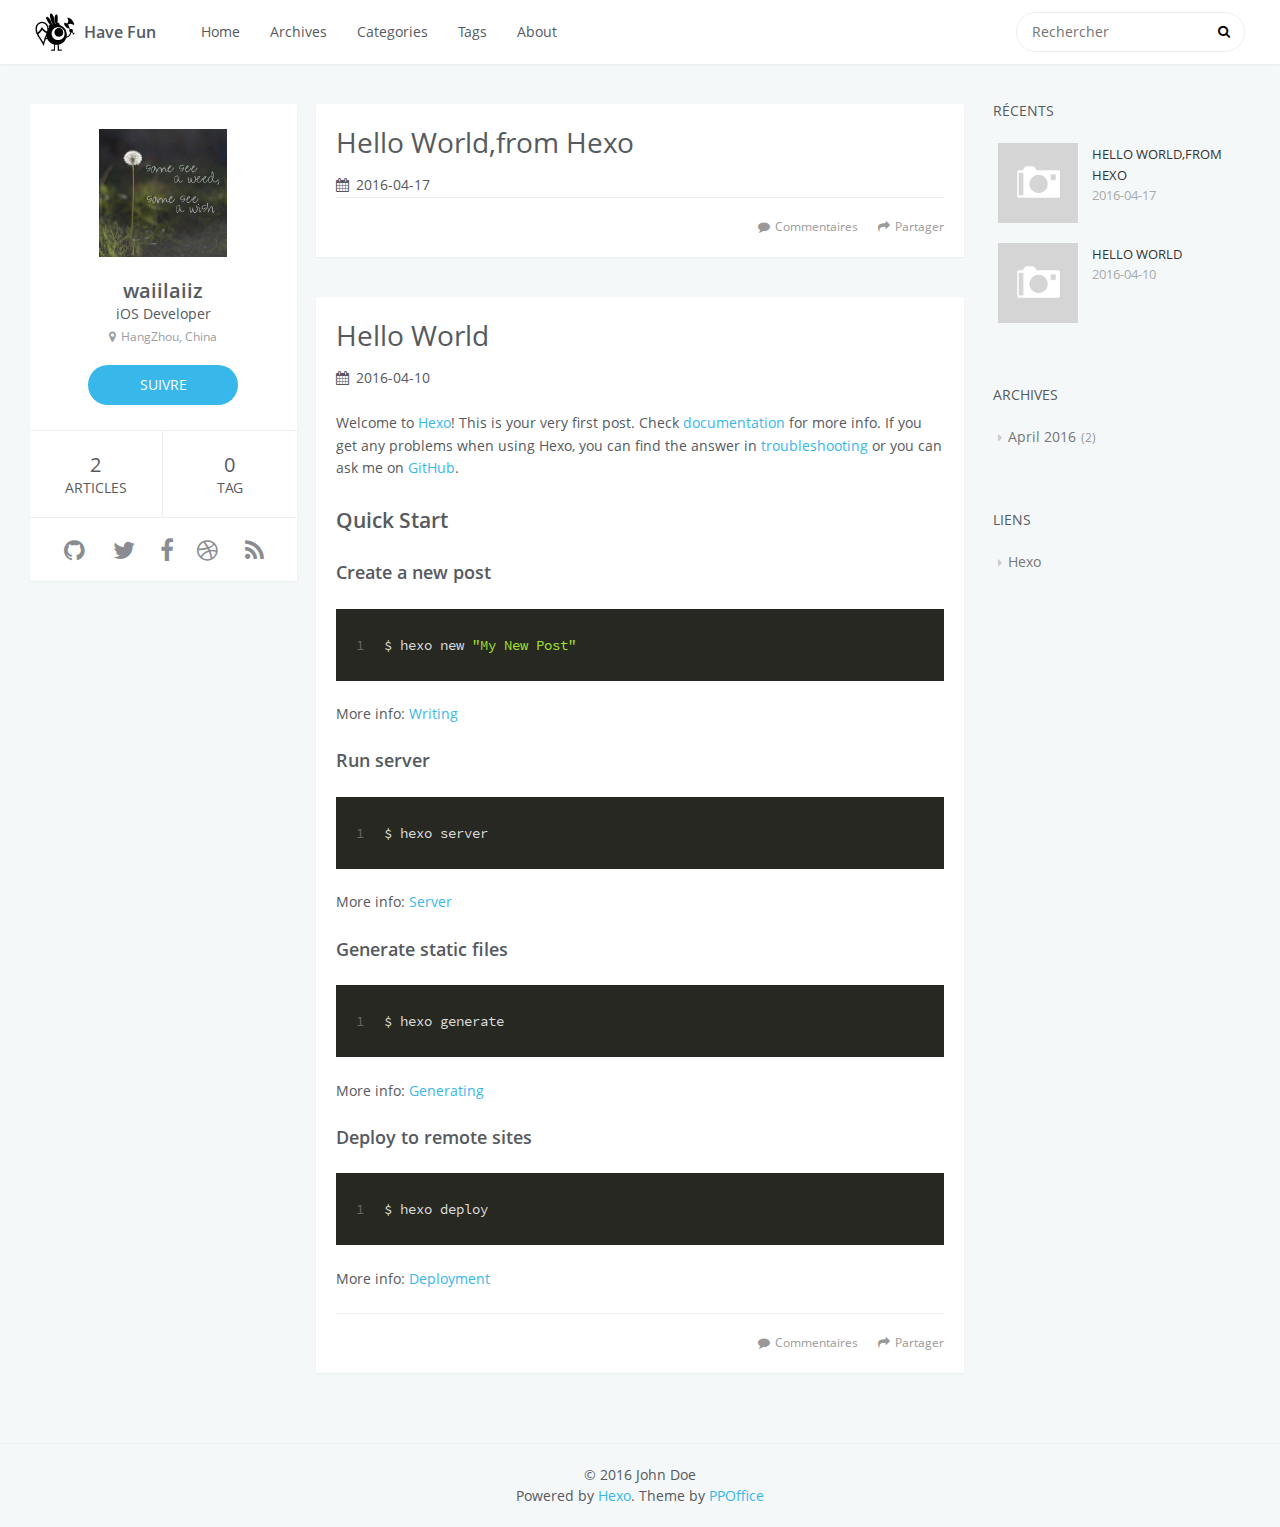
==== commit 378db38c: "Site updated: 2016-09-21 23:02:40" ====
--- a/index.html
+++ b/index.html
@@ -68,7 +68,7 @@
                 <nav id="sub-nav">
                     <div class="profile" id="profile-nav">
                         <a id="profile-anchor" href="javascript:;">
-                            <img class="avatar" src="/css/images/甲铁城-無名.jpg" />
+                            <img class="avatar" src="/css/images/wish.jpg" />
                             <i class="fa fa-caret-down"></i>
                         </a>
                     </div>
@@ -77,7 +77,7 @@
             <div id="search-form-wrap">
 
     <form class="search-form">
-        <input type="text" class="ins-search-input search-form-input" placeholder="Buscar" />
+        <input type="text" class="ins-search-input search-form-input" placeholder="Rechercher" />
         <button type="submit" class="search-form-submit"></button>
     </form>
     <div class="ins-search">
@@ -96,10 +96,10 @@
 (function (window) {
     var INSIGHT_CONFIG = {
         TRANSLATION: {
-            POSTS: 'Entradas',
+            POSTS: 'Articles',
             PAGES: 'Pages',
-            CATEGORIES: 'Categorias',
-            TAGS: 'Etiquetas',
+            CATEGORIES: 'Catégories',
+            TAGS: 'Tags',
             UNTITLED: '(Untitled)',
         },
         ROOT_URL: '/',
@@ -130,7 +130,7 @@
                 <td>
                     
     <div class="search-form">
-        <input type="text" class="ins-search-input search-form-input" placeholder="Buscar" />
+        <input type="text" class="ins-search-input search-form-input" placeholder="Rechercher" />
     </div>
 
                 </td>
@@ -146,20 +146,20 @@
 <aside id="profile">
     <div class="inner profile-inner">
         <div class="base-info profile-block">
-            <img id="avatar" src="/css/images/甲铁城-無名.jpg" />
+            <img id="avatar" src="/css/images/wish.jpg" />
             <h2 id="name">waiilaiiz</h2>
             <h3 id="title">iOS Developer</h3>
             <span id="location"><i class="fa fa-map-marker"></i>HangZhou, China</span>
-            <a id="follow" target="_blank" href="https://github.com/waiilaiiz/">SEGUIR</a>
+            <a id="follow" target="_blank" href="https://github.com/waiilaiiz/">SUIVRE</a>
         </div>
         <div class="article-info profile-block">
             <div class="article-info-block">
                 2
-                <span>Entradas</span>
+                <span>Articles</span>
             </div>
             <div class="article-info-block">
                 0
-                <span>Etiqueta</span>
+                <span>Tag</span>
             </div>
         </div>
         
@@ -250,7 +250,7 @@
 
 </div>
 
-    <a data-url="http://yoursite.com/2016/04/17/Hello-World-from-Hexo/" data-id="citd0o08t0000m7zepxx6v7ot" class="article-share-link"><i class="fa fa-share"></i>Compartir</a>
+    <a data-url="http://yoursite.com/2016/04/17/Hello-World-from-Hexo/" data-id="citd1f1m80000nozetsigtsd6" class="article-share-link"><i class="fa fa-share"></i>Partager</a>
 <script>
     (function ($) {
         // Prevent duplicate binding
@@ -318,7 +318,7 @@
 
             
     
-        <a href="http://yoursite.com/2016/04/17/Hello-World-from-Hexo/#comments" class="article-comment-link disqus-comment-count" data-disqus-url="http://yoursite.com/2016/04/17/Hello-World-from-Hexo/">Comentarios</a>
+        <a href="http://yoursite.com/2016/04/17/Hello-World-from-Hexo/#comments" class="article-comment-link disqus-comment-count" data-disqus-url="http://yoursite.com/2016/04/17/Hello-World-from-Hexo/">Commentaires</a>
     
 
         </footer>
@@ -380,7 +380,7 @@
 
 </div>
 
-    <a data-url="http://yoursite.com/2016/04/10/hello-world/" data-id="citd0o08y0001m7zeu5of3s85" class="article-share-link"><i class="fa fa-share"></i>Compartir</a>
+    <a data-url="http://yoursite.com/2016/04/10/hello-world/" data-id="citd1f1md0001nozexvslxi6t" class="article-share-link"><i class="fa fa-share"></i>Partager</a>
 <script>
     (function ($) {
         // Prevent duplicate binding
@@ -448,7 +448,7 @@
 
             
     
-        <a href="http://yoursite.com/2016/04/10/hello-world/#comments" class="article-comment-link disqus-comment-count" data-disqus-url="http://yoursite.com/2016/04/10/hello-world/">Comentarios</a>
+        <a href="http://yoursite.com/2016/04/10/hello-world/#comments" class="article-comment-link disqus-comment-count" data-disqus-url="http://yoursite.com/2016/04/10/hello-world/">Commentaires</a>
     
 
         </footer>
@@ -463,7 +463,7 @@
    
         
     <div class="widget-wrap">
-        <h3 class="widget-title">Recientes</h3>
+        <h3 class="widget-title">Récents</h3>
         <div class="widget">
             <ul id="recent-post" class="">
                 
@@ -514,7 +514,7 @@
     
         
     <div class="widget-wrap">
-        <h3 class="widget-title">Archivos</h3>
+        <h3 class="widget-title">Archives</h3>
         <div class="widget">
             <ul class="archive-list"><li class="archive-list-item"><a class="archive-list-link" href="/archives/2016/04/">April 2016</a><span class="archive-list-count">2</span></li></ul>
         </div>
@@ -527,7 +527,7 @@
     
         
     <div class="widget-wrap widget-list">
-        <h3 class="widget-title">Links</h3>
+        <h3 class="widget-title">Liens</h3>
         <div class="widget">
             <ul>
                 
--- a/css/style.css
+++ b/css/style.css
@@ -171,7 +171,7 @@
   width: 40px;
   height: 40px;
   background-repeat: no-repeat;
-  background-image: url("images/logo.png");
+  background-image: url("images/tatepon.png");
   -webkit-background-size: 40px 40px;
   -moz-background-size: 40px 40px;
   background-size: 40px 40px;
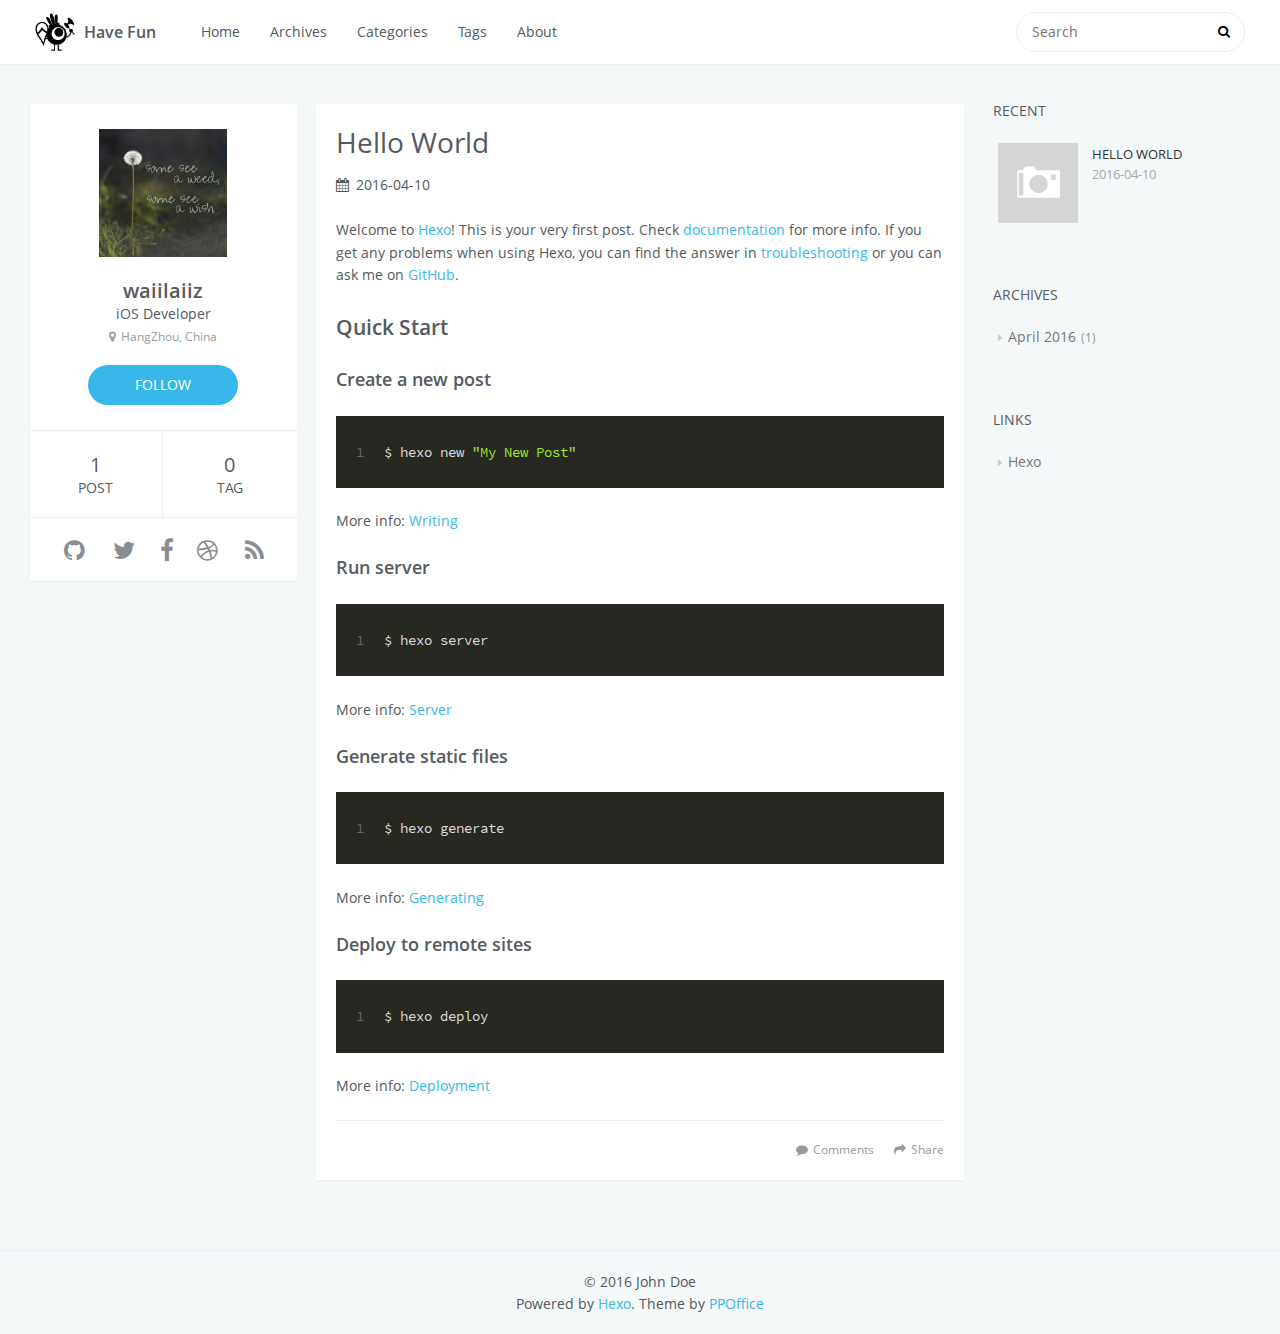
==== commit 8eb8dcb2: "Site updated: 2016-09-21 23:09:08" ====
--- a/index.html
+++ b/index.html
@@ -77,7 +77,7 @@
             <div id="search-form-wrap">
 
     <form class="search-form">
-        <input type="text" class="ins-search-input search-form-input" placeholder="Rechercher" />
+        <input type="text" class="ins-search-input search-form-input" placeholder="Search" />
         <button type="submit" class="search-form-submit"></button>
     </form>
     <div class="ins-search">
@@ -96,9 +96,9 @@
 (function (window) {
     var INSIGHT_CONFIG = {
         TRANSLATION: {
-            POSTS: 'Articles',
+            POSTS: 'Posts',
             PAGES: 'Pages',
-            CATEGORIES: 'Catégories',
+            CATEGORIES: 'Categories',
             TAGS: 'Tags',
             UNTITLED: '(Untitled)',
         },
@@ -130,7 +130,7 @@
                 <td>
                     
     <div class="search-form">
-        <input type="text" class="ins-search-input search-form-input" placeholder="Rechercher" />
+        <input type="text" class="ins-search-input search-form-input" placeholder="Search" />
     </div>
 
                 </td>
@@ -150,16 +150,16 @@
             <h2 id="name">waiilaiiz</h2>
             <h3 id="title">iOS Developer</h3>
             <span id="location"><i class="fa fa-map-marker"></i>HangZhou, China</span>
-            <a id="follow" target="_blank" href="https://github.com/waiilaiiz/">SUIVRE</a>
+            <a id="follow" target="_blank" href="https://github.com/waiilaiiz/">FOLLOW</a>
         </div>
         <div class="article-info profile-block">
             <div class="article-info-block">
-                2
-                <span>Articles</span>
+                1
+                <span>post</span>
             </div>
             <div class="article-info-block">
                 0
-                <span>Tag</span>
+                <span>tag</span>
             </div>
         </div>
         
@@ -207,7 +207,7 @@
 
             
             <section id="main">
-    <article id="post-Hello-World-from-Hexo" class="article article-type-post" itemscope itemprop="blogPost">
+    <article id="post-hello-world" class="article article-type-post" itemscope itemprop="blogPost">
     <div class="article-inner">
         
         
@@ -215,7 +215,7 @@
                 
     
         <h1 itemprop="name">
-            <a class="article-title" href="/2016/04/17/Hello-World-from-Hexo/">Hello World,from Hexo</a>
+            <a class="article-title" href="/2016/04/10/hello-world/">Hello World</a>
         </h1>
     
 
@@ -224,8 +224,8 @@
                         
     <div class="article-date">
         <i class="fa fa-calendar"></i>
-        <a href="/2016/04/17/Hello-World-from-Hexo/">
-            <time datetime="2016-04-17T05:28:50.000Z" itemprop="datePublished">2016-04-17</time>
+        <a href="/2016/04/10/hello-world/">
+            <time datetime="2016-04-10T14:06:09.000Z" itemprop="datePublished">2016-04-10</time>
         </a>
     </div>
 
@@ -240,7 +240,16 @@
         <div class="article-entry" itemprop="articleBody">
         
             
-            
+            <p>Welcome to <a href="https://hexo.io/" target="_blank" rel="external">Hexo</a>! This is your very first post. Check <a href="https://hexo.io/docs/" target="_blank" rel="external">documentation</a> for more info. If you get any problems when using Hexo, you can find the answer in <a href="https://hexo.io/docs/troubleshooting.html" target="_blank" rel="external">troubleshooting</a> or you can ask me on <a href="https://github.com/hexojs/hexo/issues" target="_blank" rel="external">GitHub</a>.</p>
+<h2 id="Quick-Start"><a href="#Quick-Start" class="headerlink" title="Quick Start"></a>Quick Start</h2><h3 id="Create-a-new-post"><a href="#Create-a-new-post" class="headerlink" title="Create a new post"></a>Create a new post</h3><figure class="highlight bash"><table><tr><td class="gutter"><pre><span class="line">1</span><br></pre></td><td class="code"><pre><span class="line">$ hexo new <span class="string">"My New Post"</span></span><br></pre></td></tr></table></figure>
+<p>More info: <a href="https://hexo.io/docs/writing.html" target="_blank" rel="external">Writing</a></p>
+<h3 id="Run-server"><a href="#Run-server" class="headerlink" title="Run server"></a>Run server</h3><figure class="highlight bash"><table><tr><td class="gutter"><pre><span class="line">1</span><br></pre></td><td class="code"><pre><span class="line">$ hexo server</span><br></pre></td></tr></table></figure>
+<p>More info: <a href="https://hexo.io/docs/server.html" target="_blank" rel="external">Server</a></p>
+<h3 id="Generate-static-files"><a href="#Generate-static-files" class="headerlink" title="Generate static files"></a>Generate static files</h3><figure class="highlight bash"><table><tr><td class="gutter"><pre><span class="line">1</span><br></pre></td><td class="code"><pre><span class="line">$ hexo generate</span><br></pre></td></tr></table></figure>
+<p>More info: <a href="https://hexo.io/docs/generating.html" target="_blank" rel="external">Generating</a></p>
+<h3 id="Deploy-to-remote-sites"><a href="#Deploy-to-remote-sites" class="headerlink" title="Deploy to remote sites"></a>Deploy to remote sites</h3><figure class="highlight bash"><table><tr><td class="gutter"><pre><span class="line">1</span><br></pre></td><td class="code"><pre><span class="line">$ hexo deploy</span><br></pre></td></tr></table></figure>
+<p>More info: <a href="https://hexo.io/docs/deployment.html" target="_blank" rel="external">Deployment</a></p>
+
         
         </div>
         <footer class="article-footer">
@@ -250,7 +259,7 @@
 
 </div>
 
-    <a data-url="http://yoursite.com/2016/04/17/Hello-World-from-Hexo/" data-id="citd1f1m80000nozetsigtsd6" class="article-share-link"><i class="fa fa-share"></i>Partager</a>
+    <a data-url="http://yoursite.com/2016/04/10/hello-world/" data-id="citd1npif0000ocze0zjof9wf" class="article-share-link"><i class="fa fa-share"></i>Share</a>
 <script>
     (function ($) {
         // Prevent duplicate binding
@@ -318,137 +327,7 @@
 
             
     
-        <a href="http://yoursite.com/2016/04/17/Hello-World-from-Hexo/#comments" class="article-comment-link disqus-comment-count" data-disqus-url="http://yoursite.com/2016/04/17/Hello-World-from-Hexo/">Commentaires</a>
-    
-
-        </footer>
-    </div>
-    
-</article>
-
-
-
-    <article id="post-hello-world" class="article article-type-post" itemscope itemprop="blogPost">
-    <div class="article-inner">
-        
-        
-            <header class="article-header">
-                
-    
-        <h1 itemprop="name">
-            <a class="article-title" href="/2016/04/10/hello-world/">Hello World</a>
-        </h1>
-    
-
-                
-                    <div class="article-meta">
-                        
-    <div class="article-date">
-        <i class="fa fa-calendar"></i>
-        <a href="/2016/04/10/hello-world/">
-            <time datetime="2016-04-10T14:06:09.000Z" itemprop="datePublished">2016-04-10</time>
-        </a>
-    </div>
-
-
-                        
-                        
-                    </div>
-                
-            </header>
-        
-        
-        <div class="article-entry" itemprop="articleBody">
-        
-            
-            <p>Welcome to <a href="https://hexo.io/" target="_blank" rel="external">Hexo</a>! This is your very first post. Check <a href="https://hexo.io/docs/" target="_blank" rel="external">documentation</a> for more info. If you get any problems when using Hexo, you can find the answer in <a href="https://hexo.io/docs/troubleshooting.html" target="_blank" rel="external">troubleshooting</a> or you can ask me on <a href="https://github.com/hexojs/hexo/issues" target="_blank" rel="external">GitHub</a>.</p>
-<h2 id="Quick-Start"><a href="#Quick-Start" class="headerlink" title="Quick Start"></a>Quick Start</h2><h3 id="Create-a-new-post"><a href="#Create-a-new-post" class="headerlink" title="Create a new post"></a>Create a new post</h3><figure class="highlight bash"><table><tr><td class="gutter"><pre><span class="line">1</span><br></pre></td><td class="code"><pre><span class="line">$ hexo new <span class="string">"My New Post"</span></span><br></pre></td></tr></table></figure>
-<p>More info: <a href="https://hexo.io/docs/writing.html" target="_blank" rel="external">Writing</a></p>
-<h3 id="Run-server"><a href="#Run-server" class="headerlink" title="Run server"></a>Run server</h3><figure class="highlight bash"><table><tr><td class="gutter"><pre><span class="line">1</span><br></pre></td><td class="code"><pre><span class="line">$ hexo server</span><br></pre></td></tr></table></figure>
-<p>More info: <a href="https://hexo.io/docs/server.html" target="_blank" rel="external">Server</a></p>
-<h3 id="Generate-static-files"><a href="#Generate-static-files" class="headerlink" title="Generate static files"></a>Generate static files</h3><figure class="highlight bash"><table><tr><td class="gutter"><pre><span class="line">1</span><br></pre></td><td class="code"><pre><span class="line">$ hexo generate</span><br></pre></td></tr></table></figure>
-<p>More info: <a href="https://hexo.io/docs/generating.html" target="_blank" rel="external">Generating</a></p>
-<h3 id="Deploy-to-remote-sites"><a href="#Deploy-to-remote-sites" class="headerlink" title="Deploy to remote sites"></a>Deploy to remote sites</h3><figure class="highlight bash"><table><tr><td class="gutter"><pre><span class="line">1</span><br></pre></td><td class="code"><pre><span class="line">$ hexo deploy</span><br></pre></td></tr></table></figure>
-<p>More info: <a href="https://hexo.io/docs/deployment.html" target="_blank" rel="external">Deployment</a></p>
-
-        
-        </div>
-        <footer class="article-footer">
-            <div class="share-container">
-
-
-
-</div>
-
-    <a data-url="http://yoursite.com/2016/04/10/hello-world/" data-id="citd1f1md0001nozexvslxi6t" class="article-share-link"><i class="fa fa-share"></i>Partager</a>
-<script>
-    (function ($) {
-        // Prevent duplicate binding
-        if (typeof(__SHARE_BUTTON_BINDED__) === 'undefined' || !__SHARE_BUTTON_BINDED__) {
-            __SHARE_BUTTON_BINDED__ = true;
-        } else {
-            return;
-        }
-        $('body').on('click', function() {
-            $('.article-share-box.on').removeClass('on');
-        }).on('click', '.article-share-link', function(e) {
-            e.stopPropagation();
-
-            var $this = $(this),
-                url = $this.attr('data-url'),
-                encodedUrl = encodeURIComponent(url),
-                id = 'article-share-box-' + $this.attr('data-id'),
-                offset = $this.offset(),
-                box;
-
-            if ($('#' + id).length) {
-                box = $('#' + id);
-
-                if (box.hasClass('on')){
-                    box.removeClass('on');
-                    return;
-                }
-            } else {
-                var html = [
-                    '<div id="' + id + '" class="article-share-box">',
-                        '<input class="article-share-input" value="' + url + '">',
-                        '<div class="article-share-links">',
-                            '<a href="https://twitter.com/intent/tweet?url=' + encodedUrl + '" class="fa fa-twitter article-share-twitter" target="_blank" title="Twitter"></a>',
-                            '<a href="https://www.facebook.com/sharer.php?u=' + encodedUrl + '" class="fa fa-facebook article-share-facebook" target="_blank" title="Facebook"></a>',
-                            '<a href="http://pinterest.com/pin/create/button/?url=' + encodedUrl + '" class="fa fa-pinterest article-share-pinterest" target="_blank" title="Pinterest"></a>',
-                            '<a href="https://plus.google.com/share?url=' + encodedUrl + '" class="fa fa-google article-share-google" target="_blank" title="Google+"></a>',
-                        '</div>',
-                    '</div>'
-                ].join('');
-
-              box = $(html);
-
-              $('body').append(box);
-            }
-
-            $('.article-share-box.on').hide();
-
-            box.css({
-                top: offset.top + 25,
-                left: offset.left
-            }).addClass('on');
-
-        }).on('click', '.article-share-box', function (e) {
-            e.stopPropagation();
-        }).on('click', '.article-share-box-input', function () {
-            $(this).select();
-        }).on('click', '.article-share-box-link', function (e) {
-            e.preventDefault();
-            e.stopPropagation();
-
-            window.open(this.href, 'article-share-box-window-' + Date.now(), 'width=500,height=450');
-        });
-    })(jQuery);
-</script>
-
-            
-    
-        <a href="http://yoursite.com/2016/04/10/hello-world/#comments" class="article-comment-link disqus-comment-count" data-disqus-url="http://yoursite.com/2016/04/10/hello-world/">Commentaires</a>
+        <a href="http://yoursite.com/2016/04/10/hello-world/#comments" class="article-comment-link disqus-comment-count" data-disqus-url="http://yoursite.com/2016/04/10/hello-world/">Comments</a>
     
 
         </footer>
@@ -463,28 +342,9 @@
    
         
     <div class="widget-wrap">
-        <h3 class="widget-title">Récents</h3>
+        <h3 class="widget-title">recent</h3>
         <div class="widget">
             <ul id="recent-post" class="">
-                
-                    <li>
-                        
-                        <div class="item-thumbnail">
-                            <a href="/2016/04/17/Hello-World-from-Hexo/" class="thumbnail">
-    
-    
-        <span class="thumbnail-image thumbnail-none"></span>
-    
-</a>
-
-                        </div>
-                        
-                        <div class="item-inner">
-                            <p class="item-category"></p>
-                            <p class="item-title"><a href="/2016/04/17/Hello-World-from-Hexo/" class="title">Hello World,from Hexo</a></p>
-                            <p class="item-date"><time datetime="2016-04-17T05:28:50.000Z" itemprop="datePublished">2016-04-17</time></p>
-                        </div>
-                    </li>
                 
                     <li>
                         
@@ -514,9 +374,9 @@
     
         
     <div class="widget-wrap">
-        <h3 class="widget-title">Archives</h3>
+        <h3 class="widget-title">archives</h3>
         <div class="widget">
-            <ul class="archive-list"><li class="archive-list-item"><a class="archive-list-link" href="/archives/2016/04/">April 2016</a><span class="archive-list-count">2</span></li></ul>
+            <ul class="archive-list"><li class="archive-list-item"><a class="archive-list-link" href="/archives/2016/04/">April 2016</a><span class="archive-list-count">1</span></li></ul>
         </div>
     </div>
 
@@ -527,7 +387,7 @@
     
         
     <div class="widget-wrap widget-list">
-        <h3 class="widget-title">Liens</h3>
+        <h3 class="widget-title">links</h3>
         <div class="widget">
             <ul>
                 
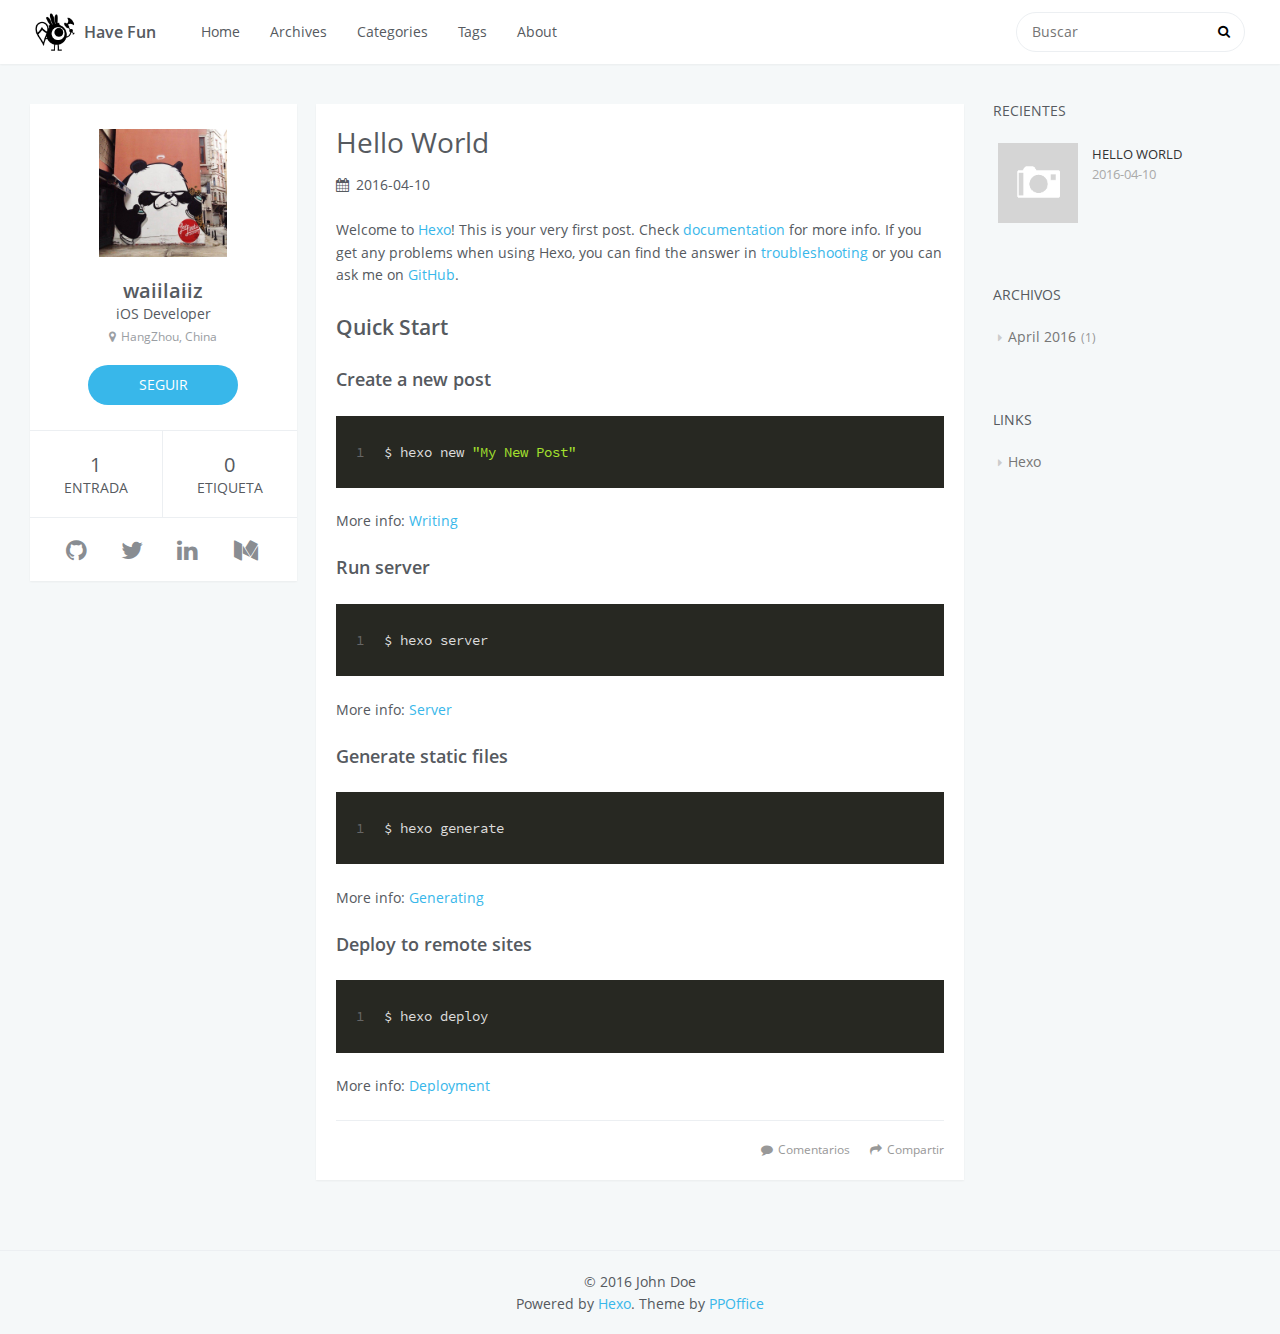
==== commit f69dd453: "Site updated: 2016-09-22 00:12:38" ====
--- a/index.html
+++ b/index.html
@@ -17,8 +17,6 @@
     
 
     
-        <link rel="alternate" href="/" title="Have Fun" type="application/atom+xml" />
-    
 
     
 
@@ -68,7 +66,7 @@
                 <nav id="sub-nav">
                     <div class="profile" id="profile-nav">
                         <a id="profile-anchor" href="javascript:;">
-                            <img class="avatar" src="/css/images/wish.jpg" />
+                            <img class="avatar" src="/css/images/panda.jpg" />
                             <i class="fa fa-caret-down"></i>
                         </a>
                     </div>
@@ -77,7 +75,7 @@
             <div id="search-form-wrap">
 
     <form class="search-form">
-        <input type="text" class="ins-search-input search-form-input" placeholder="Search" />
+        <input type="text" class="ins-search-input search-form-input" placeholder="Buscar" />
         <button type="submit" class="search-form-submit"></button>
     </form>
     <div class="ins-search">
@@ -96,10 +94,10 @@
 (function (window) {
     var INSIGHT_CONFIG = {
         TRANSLATION: {
-            POSTS: 'Posts',
+            POSTS: 'Entradas',
             PAGES: 'Pages',
-            CATEGORIES: 'Categories',
-            TAGS: 'Tags',
+            CATEGORIES: 'Categorias',
+            TAGS: 'Etiquetas',
             UNTITLED: '(Untitled)',
         },
         ROOT_URL: '/',
@@ -130,7 +128,7 @@
                 <td>
                     
     <div class="search-form">
-        <input type="text" class="ins-search-input search-form-input" placeholder="Search" />
+        <input type="text" class="ins-search-input search-form-input" placeholder="Buscar" />
     </div>
 
                 </td>
@@ -146,20 +144,20 @@
 <aside id="profile">
     <div class="inner profile-inner">
         <div class="base-info profile-block">
-            <img id="avatar" src="/css/images/wish.jpg" />
+            <img id="avatar" src="/css/images/panda.jpg" />
             <h2 id="name">waiilaiiz</h2>
             <h3 id="title">iOS Developer</h3>
             <span id="location"><i class="fa fa-map-marker"></i>HangZhou, China</span>
-            <a id="follow" target="_blank" href="https://github.com/waiilaiiz/">FOLLOW</a>
+            <a id="follow" target="_blank" href="https://github.com/waiilaiiz/">SEGUIR</a>
         </div>
         <div class="article-info profile-block">
             <div class="article-info-block">
                 1
-                <span>post</span>
+                <span>Entrada</span>
             </div>
             <div class="article-info-block">
                 0
-                <span>tag</span>
+                <span>Etiqueta</span>
             </div>
         </div>
         
@@ -181,20 +179,14 @@
                     </td>
                     
                     <td>
-                        <a href="/" target="_blank" title="facebook" class=tooltip>
-                            <i class="fa fa-facebook"></i>
+                        <a href="https://www.linkedin.com/in/%E5%81%A5-%E4%BB%A3-526617ba?trk=hp-identity-name/" target="_blank" title="linkedin" class=tooltip>
+                            <i class="fa fa-linkedin"></i>
                         </a>
                     </td>
                     
                     <td>
-                        <a href="/" target="_blank" title="dribbble" class=tooltip>
-                            <i class="fa fa-dribbble"></i>
-                        </a>
-                    </td>
-                    
-                    <td>
-                        <a href="/" target="_blank" title="rss" class=tooltip>
-                            <i class="fa fa-rss"></i>
+                        <a href="https://medium.com/@daijian/" target="_blank" title="medium" class=tooltip>
+                            <i class="fa fa-medium"></i>
                         </a>
                     </td>
                     
@@ -259,7 +251,7 @@
 
 </div>
 
-    <a data-url="http://yoursite.com/2016/04/10/hello-world/" data-id="citd1npif0000ocze0zjof9wf" class="article-share-link"><i class="fa fa-share"></i>Share</a>
+    <a data-url="http://yoursite.com/2016/04/10/hello-world/" data-id="citd2jrek0000pwze6evlth6y" class="article-share-link"><i class="fa fa-share"></i>Compartir</a>
 <script>
     (function ($) {
         // Prevent duplicate binding
@@ -327,7 +319,7 @@
 
             
     
-        <a href="http://yoursite.com/2016/04/10/hello-world/#comments" class="article-comment-link disqus-comment-count" data-disqus-url="http://yoursite.com/2016/04/10/hello-world/">Comments</a>
+        <a href="http://yoursite.com/2016/04/10/hello-world/#comments" class="article-comment-link disqus-comment-count" data-disqus-url="http://yoursite.com/2016/04/10/hello-world/">Comentarios</a>
     
 
         </footer>
@@ -342,7 +334,7 @@
    
         
     <div class="widget-wrap">
-        <h3 class="widget-title">recent</h3>
+        <h3 class="widget-title">Recientes</h3>
         <div class="widget">
             <ul id="recent-post" class="">
                 
@@ -374,7 +366,7 @@
     
         
     <div class="widget-wrap">
-        <h3 class="widget-title">archives</h3>
+        <h3 class="widget-title">Archivos</h3>
         <div class="widget">
             <ul class="archive-list"><li class="archive-list-item"><a class="archive-list-link" href="/archives/2016/04/">April 2016</a><span class="archive-list-count">1</span></li></ul>
         </div>
@@ -387,7 +379,7 @@
     
         
     <div class="widget-wrap widget-list">
-        <h3 class="widget-title">links</h3>
+        <h3 class="widget-title">Links</h3>
         <div class="widget">
             <ul>
                 
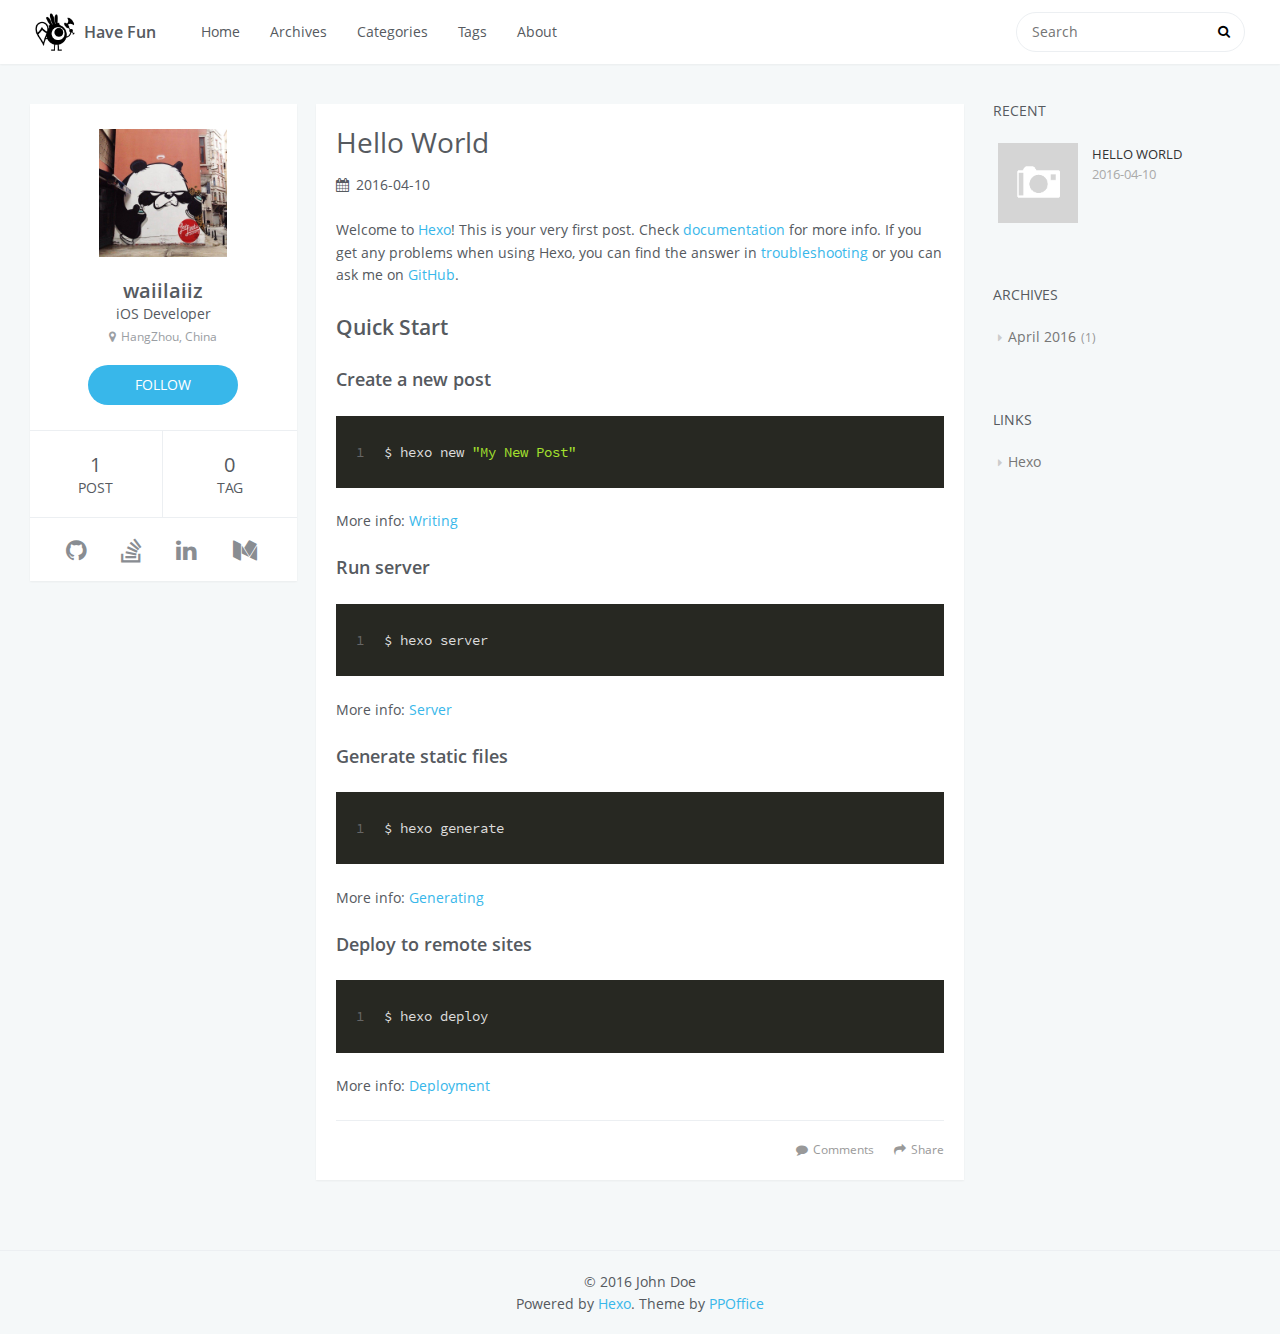
==== commit 2d5715ca: "Site updated: 2016-09-24 09:33:25" ====
--- a/index.html
+++ b/index.html
@@ -75,7 +75,7 @@
             <div id="search-form-wrap">
 
     <form class="search-form">
-        <input type="text" class="ins-search-input search-form-input" placeholder="Buscar" />
+        <input type="text" class="ins-search-input search-form-input" placeholder="Search" />
         <button type="submit" class="search-form-submit"></button>
     </form>
     <div class="ins-search">
@@ -94,10 +94,10 @@
 (function (window) {
     var INSIGHT_CONFIG = {
         TRANSLATION: {
-            POSTS: 'Entradas',
+            POSTS: 'Posts',
             PAGES: 'Pages',
-            CATEGORIES: 'Categorias',
-            TAGS: 'Etiquetas',
+            CATEGORIES: 'Categories',
+            TAGS: 'Tags',
             UNTITLED: '(Untitled)',
         },
         ROOT_URL: '/',
@@ -128,7 +128,7 @@
                 <td>
                     
     <div class="search-form">
-        <input type="text" class="ins-search-input search-form-input" placeholder="Buscar" />
+        <input type="text" class="ins-search-input search-form-input" placeholder="Search" />
     </div>
 
                 </td>
@@ -148,16 +148,16 @@
             <h2 id="name">waiilaiiz</h2>
             <h3 id="title">iOS Developer</h3>
             <span id="location"><i class="fa fa-map-marker"></i>HangZhou, China</span>
-            <a id="follow" target="_blank" href="https://github.com/waiilaiiz/">SEGUIR</a>
+            <a id="follow" target="_blank" href="https://github.com/waiilaiiz/">FOLLOW</a>
         </div>
         <div class="article-info profile-block">
             <div class="article-info-block">
                 1
-                <span>Entrada</span>
+                <span>post</span>
             </div>
             <div class="article-info-block">
                 0
-                <span>Etiqueta</span>
+                <span>tag</span>
             </div>
         </div>
         
@@ -173,8 +173,8 @@
                     </td>
                     
                     <td>
-                        <a href="https://twitter.com/waiilaiiz/" target="_blank" title="twitter" class=tooltip>
-                            <i class="fa fa-twitter"></i>
+                        <a href="http://stackoverflow.com/users/4993419/waiilaiiz24/" target="_blank" title="stack-overflow" class=tooltip>
+                            <i class="fa fa-stack-overflow"></i>
                         </a>
                     </td>
                     
@@ -251,7 +251,7 @@
 
 </div>
 
-    <a data-url="http://yoursite.com/2016/04/10/hello-world/" data-id="citd2jrek0000pwze6evlth6y" class="article-share-link"><i class="fa fa-share"></i>Compartir</a>
+    <a data-url="http://yoursite.com/2016/04/10/hello-world/" data-id="citgiqxys0000pjzemyu2x3le" class="article-share-link"><i class="fa fa-share"></i>Share</a>
 <script>
     (function ($) {
         // Prevent duplicate binding
@@ -319,7 +319,7 @@
 
             
     
-        <a href="http://yoursite.com/2016/04/10/hello-world/#comments" class="article-comment-link disqus-comment-count" data-disqus-url="http://yoursite.com/2016/04/10/hello-world/">Comentarios</a>
+        <a href="http://yoursite.com/2016/04/10/hello-world/#comments" class="article-comment-link disqus-comment-count" data-disqus-url="http://yoursite.com/2016/04/10/hello-world/">Comments</a>
     
 
         </footer>
@@ -334,7 +334,7 @@
    
         
     <div class="widget-wrap">
-        <h3 class="widget-title">Recientes</h3>
+        <h3 class="widget-title">recent</h3>
         <div class="widget">
             <ul id="recent-post" class="">
                 
@@ -366,7 +366,7 @@
     
         
     <div class="widget-wrap">
-        <h3 class="widget-title">Archivos</h3>
+        <h3 class="widget-title">archives</h3>
         <div class="widget">
             <ul class="archive-list"><li class="archive-list-item"><a class="archive-list-link" href="/archives/2016/04/">April 2016</a><span class="archive-list-count">1</span></li></ul>
         </div>
@@ -379,7 +379,7 @@
     
         
     <div class="widget-wrap widget-list">
-        <h3 class="widget-title">Links</h3>
+        <h3 class="widget-title">links</h3>
         <div class="widget">
             <ul>
                 
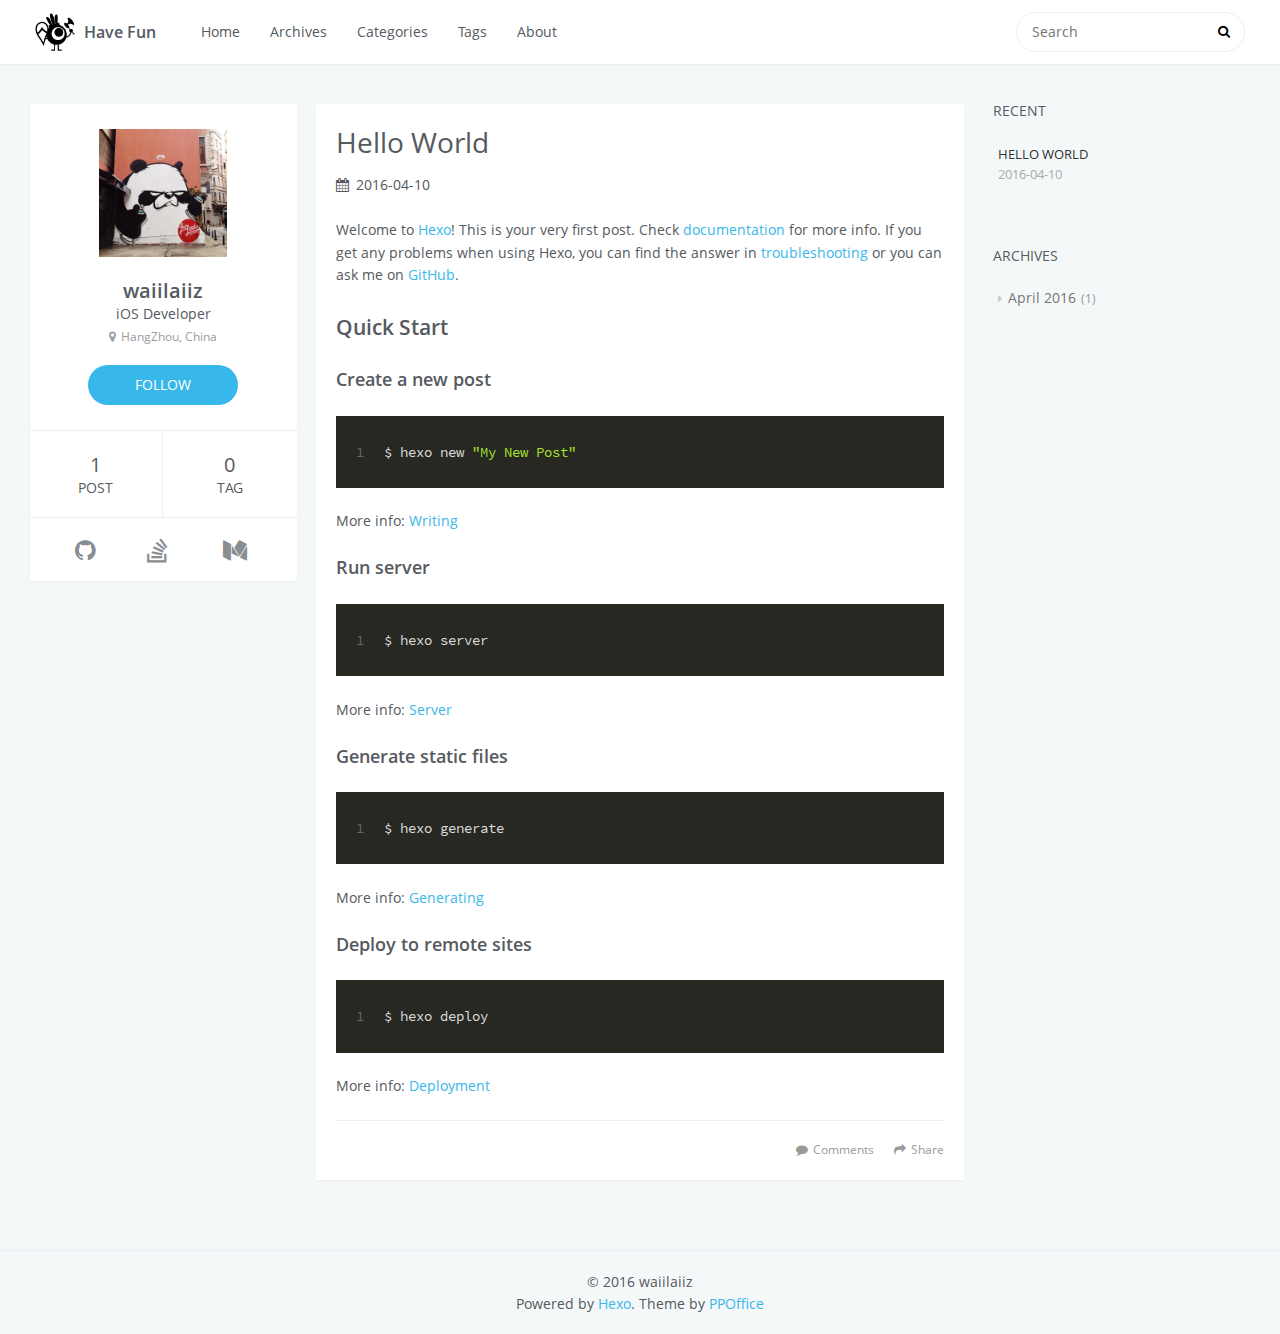
==== commit d2414511: "Site updated: 2016-12-18 18:05:14" ====
--- a/index.html
+++ b/index.html
@@ -8,7 +8,7 @@
     <meta name="description">
 <meta property="og:type" content="website">
 <meta property="og:title" content="Have Fun">
-<meta property="og:url" content="http://yoursite.com/index.html">
+<meta property="og:url" content="http://waiilaiiz.com/index.html">
 <meta property="og:site_name" content="Have Fun">
 <meta property="og:description">
 <meta name="twitter:card" content="summary">
@@ -179,12 +179,6 @@
                     </td>
                     
                     <td>
-                        <a href="https://www.linkedin.com/in/%E5%81%A5-%E4%BB%A3-526617ba?trk=hp-identity-name/" target="_blank" title="linkedin" class=tooltip>
-                            <i class="fa fa-linkedin"></i>
-                        </a>
-                    </td>
-                    
-                    <td>
                         <a href="https://medium.com/@daijian/" target="_blank" title="medium" class=tooltip>
                             <i class="fa fa-medium"></i>
                         </a>
@@ -251,7 +245,7 @@
 
 </div>
 
-    <a data-url="http://yoursite.com/2016/04/10/hello-world/" data-id="citgiqxys0000pjzemyu2x3le" class="article-share-link"><i class="fa fa-share"></i>Share</a>
+    <a data-url="http://waiilaiiz.com/2016/04/10/hello-world/" data-id="ciwug58ky0001mjze0zjpkdrp" class="article-share-link"><i class="fa fa-share"></i>Share</a>
 <script>
     (function ($) {
         // Prevent duplicate binding
@@ -319,7 +313,7 @@
 
             
     
-        <a href="http://yoursite.com/2016/04/10/hello-world/#comments" class="article-comment-link disqus-comment-count" data-disqus-url="http://yoursite.com/2016/04/10/hello-world/">Comments</a>
+        <a href="http://waiilaiiz.com/2016/04/10/hello-world/#comments" class="article-comment-link">Comments</a>
     
 
         </footer>
@@ -336,19 +330,9 @@
     <div class="widget-wrap">
         <h3 class="widget-title">recent</h3>
         <div class="widget">
-            <ul id="recent-post" class="">
+            <ul id="recent-post" class="no-thumbnail">
                 
                     <li>
-                        
-                        <div class="item-thumbnail">
-                            <a href="/2016/04/10/hello-world/" class="thumbnail">
-    
-    
-        <span class="thumbnail-image thumbnail-none"></span>
-    
-</a>
-
-                        </div>
                         
                         <div class="item-inner">
                             <p class="item-category"></p>
@@ -375,24 +359,6 @@
     
         
     
-        
-    
-        
-    <div class="widget-wrap widget-list">
-        <h3 class="widget-title">links</h3>
-        <div class="widget">
-            <ul>
-                
-                    <li>
-                        <a href="http://hexo.io">Hexo</a>
-                    </li>
-                
-            </ul>
-        </div>
-    </div>
-
-
-    
     <div id="toTop" class="fa fa-angle-up"></div>
 </aside>
             
@@ -400,25 +366,14 @@
         <footer id="footer">
     <div class="outer">
         <div id="footer-info" class="inner">
-            &copy; 2016 John Doe<br>
+            &copy; 2016 waiilaiiz<br>
             Powered by <a href="http://hexo.io/" target="_blank">Hexo</a>. Theme by <a href="http://github.com/ppoffice">PPOffice</a>
         </div>
     </div>
 </footer>
         
     
-    <script>
-    var disqus_config = function () {
-        
-        this.page.identifier = 'undefined';
-    };
-    (function() { 
-        var d = document, s = d.createElement('script');  
-        s.src = '//' + 'hexo-theme-icarus' + '.disqus.com/count.js';
-        s.setAttribute('data-timestamp', +new Date());
-        (d.head || d.body).appendChild(s);
-    })();
-</script>
+    <script type="text/javascript" src="http://v2.uyan.cc/code/uyan.js?uid=2122050"></script>
 
 
 
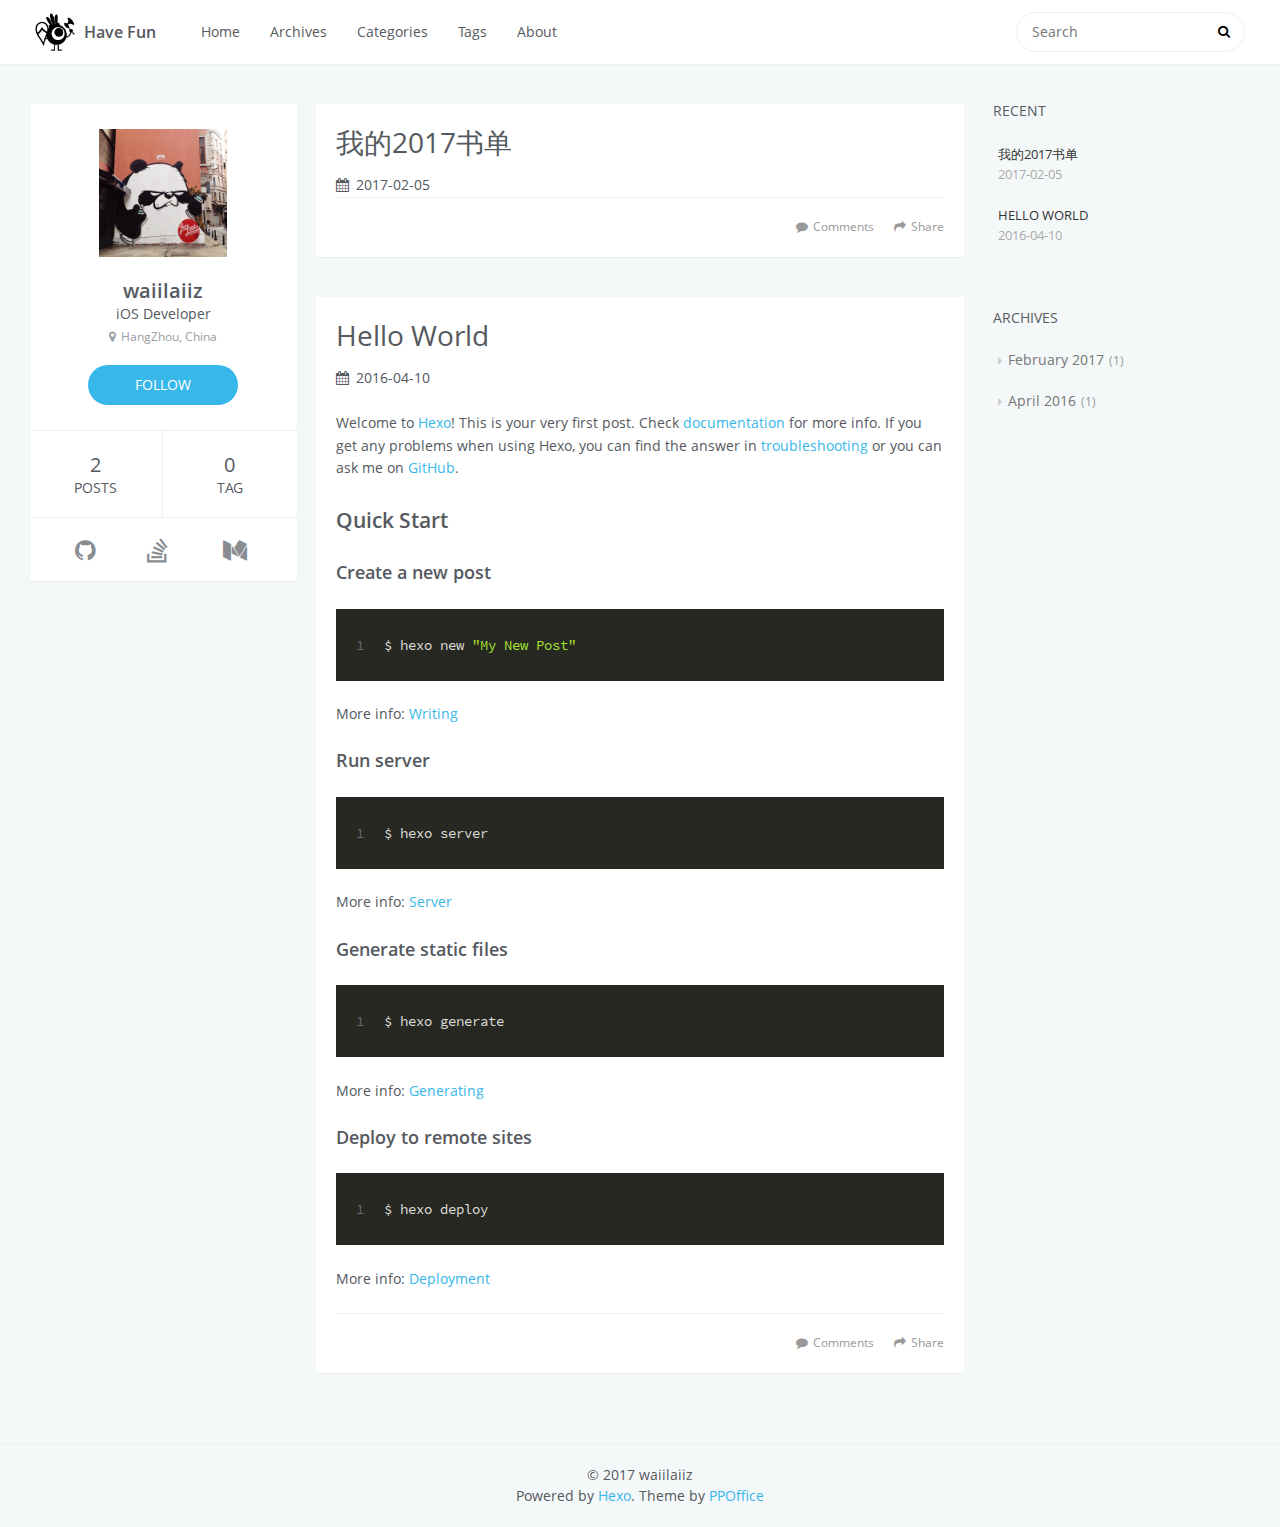
==== commit f98458ac: "Site updated: 2017-02-05 21:26:08" ====
--- a/index.html
+++ b/index.html
@@ -152,8 +152,8 @@
         </div>
         <div class="article-info profile-block">
             <div class="article-info-block">
-                1
-                <span>post</span>
+                2
+                <span>posts</span>
             </div>
             <div class="article-info-block">
                 0
@@ -193,7 +193,7 @@
 
             
             <section id="main">
-    <article id="post-hello-world" class="article article-type-post" itemscope itemprop="blogPost">
+    <article id="post-我的2017书单" class="article article-type-post" itemscope itemprop="blogPost">
     <div class="article-inner">
         
         
@@ -201,7 +201,7 @@
                 
     
         <h1 itemprop="name">
-            <a class="article-title" href="/2016/04/10/hello-world/">Hello World</a>
+            <a class="article-title" href="/2017/02/05/我的2017书单/">我的2017书单</a>
         </h1>
     
 
@@ -210,8 +210,8 @@
                         
     <div class="article-date">
         <i class="fa fa-calendar"></i>
-        <a href="/2016/04/10/hello-world/">
-            <time datetime="2016-04-10T14:06:09.000Z" itemprop="datePublished">2016-04-10</time>
+        <a href="/2017/02/05/我的2017书单/">
+            <time datetime="2017-02-05T13:06:58.000Z" itemprop="datePublished">2017-02-05</time>
         </a>
     </div>
 
@@ -226,16 +226,7 @@
         <div class="article-entry" itemprop="articleBody">
         
             
-            <p>Welcome to <a href="https://hexo.io/" target="_blank" rel="external">Hexo</a>! This is your very first post. Check <a href="https://hexo.io/docs/" target="_blank" rel="external">documentation</a> for more info. If you get any problems when using Hexo, you can find the answer in <a href="https://hexo.io/docs/troubleshooting.html" target="_blank" rel="external">troubleshooting</a> or you can ask me on <a href="https://github.com/hexojs/hexo/issues" target="_blank" rel="external">GitHub</a>.</p>
-<h2 id="Quick-Start"><a href="#Quick-Start" class="headerlink" title="Quick Start"></a>Quick Start</h2><h3 id="Create-a-new-post"><a href="#Create-a-new-post" class="headerlink" title="Create a new post"></a>Create a new post</h3><figure class="highlight bash"><table><tr><td class="gutter"><pre><span class="line">1</span><br></pre></td><td class="code"><pre><span class="line">$ hexo new <span class="string">"My New Post"</span></span><br></pre></td></tr></table></figure>
-<p>More info: <a href="https://hexo.io/docs/writing.html" target="_blank" rel="external">Writing</a></p>
-<h3 id="Run-server"><a href="#Run-server" class="headerlink" title="Run server"></a>Run server</h3><figure class="highlight bash"><table><tr><td class="gutter"><pre><span class="line">1</span><br></pre></td><td class="code"><pre><span class="line">$ hexo server</span><br></pre></td></tr></table></figure>
-<p>More info: <a href="https://hexo.io/docs/server.html" target="_blank" rel="external">Server</a></p>
-<h3 id="Generate-static-files"><a href="#Generate-static-files" class="headerlink" title="Generate static files"></a>Generate static files</h3><figure class="highlight bash"><table><tr><td class="gutter"><pre><span class="line">1</span><br></pre></td><td class="code"><pre><span class="line">$ hexo generate</span><br></pre></td></tr></table></figure>
-<p>More info: <a href="https://hexo.io/docs/generating.html" target="_blank" rel="external">Generating</a></p>
-<h3 id="Deploy-to-remote-sites"><a href="#Deploy-to-remote-sites" class="headerlink" title="Deploy to remote sites"></a>Deploy to remote sites</h3><figure class="highlight bash"><table><tr><td class="gutter"><pre><span class="line">1</span><br></pre></td><td class="code"><pre><span class="line">$ hexo deploy</span><br></pre></td></tr></table></figure>
-<p>More info: <a href="https://hexo.io/docs/deployment.html" target="_blank" rel="external">Deployment</a></p>
-
+            
         
         </div>
         <footer class="article-footer">
@@ -245,7 +236,7 @@
 
 </div>
 
-    <a data-url="http://waiilaiiz.com/2016/04/10/hello-world/" data-id="ciwug58ky0001mjze0zjpkdrp" class="article-share-link"><i class="fa fa-share"></i>Share</a>
+    <a data-url="http://waiilaiiz.com/2017/02/05/我的2017书单/" data-id="ciyspc0l20000luzexgctwlh5" class="article-share-link"><i class="fa fa-share"></i>Share</a>
 <script>
     (function ($) {
         // Prevent duplicate binding
@@ -313,6 +304,136 @@
 
             
     
+        <a href="http://waiilaiiz.com/2017/02/05/我的2017书单/#comments" class="article-comment-link">Comments</a>
+    
+
+        </footer>
+    </div>
+    
+</article>
+
+
+
+    <article id="post-hello-world" class="article article-type-post" itemscope itemprop="blogPost">
+    <div class="article-inner">
+        
+        
+            <header class="article-header">
+                
+    
+        <h1 itemprop="name">
+            <a class="article-title" href="/2016/04/10/hello-world/">Hello World</a>
+        </h1>
+    
+
+                
+                    <div class="article-meta">
+                        
+    <div class="article-date">
+        <i class="fa fa-calendar"></i>
+        <a href="/2016/04/10/hello-world/">
+            <time datetime="2016-04-10T14:06:09.000Z" itemprop="datePublished">2016-04-10</time>
+        </a>
+    </div>
+
+
+                        
+                        
+                    </div>
+                
+            </header>
+        
+        
+        <div class="article-entry" itemprop="articleBody">
+        
+            
+            <p>Welcome to <a href="https://hexo.io/" target="_blank" rel="external">Hexo</a>! This is your very first post. Check <a href="https://hexo.io/docs/" target="_blank" rel="external">documentation</a> for more info. If you get any problems when using Hexo, you can find the answer in <a href="https://hexo.io/docs/troubleshooting.html" target="_blank" rel="external">troubleshooting</a> or you can ask me on <a href="https://github.com/hexojs/hexo/issues" target="_blank" rel="external">GitHub</a>.</p>
+<h2 id="Quick-Start"><a href="#Quick-Start" class="headerlink" title="Quick Start"></a>Quick Start</h2><h3 id="Create-a-new-post"><a href="#Create-a-new-post" class="headerlink" title="Create a new post"></a>Create a new post</h3><figure class="highlight bash"><table><tr><td class="gutter"><pre><span class="line">1</span><br></pre></td><td class="code"><pre><span class="line">$ hexo new <span class="string">"My New Post"</span></span><br></pre></td></tr></table></figure>
+<p>More info: <a href="https://hexo.io/docs/writing.html" target="_blank" rel="external">Writing</a></p>
+<h3 id="Run-server"><a href="#Run-server" class="headerlink" title="Run server"></a>Run server</h3><figure class="highlight bash"><table><tr><td class="gutter"><pre><span class="line">1</span><br></pre></td><td class="code"><pre><span class="line">$ hexo server</span><br></pre></td></tr></table></figure>
+<p>More info: <a href="https://hexo.io/docs/server.html" target="_blank" rel="external">Server</a></p>
+<h3 id="Generate-static-files"><a href="#Generate-static-files" class="headerlink" title="Generate static files"></a>Generate static files</h3><figure class="highlight bash"><table><tr><td class="gutter"><pre><span class="line">1</span><br></pre></td><td class="code"><pre><span class="line">$ hexo generate</span><br></pre></td></tr></table></figure>
+<p>More info: <a href="https://hexo.io/docs/generating.html" target="_blank" rel="external">Generating</a></p>
+<h3 id="Deploy-to-remote-sites"><a href="#Deploy-to-remote-sites" class="headerlink" title="Deploy to remote sites"></a>Deploy to remote sites</h3><figure class="highlight bash"><table><tr><td class="gutter"><pre><span class="line">1</span><br></pre></td><td class="code"><pre><span class="line">$ hexo deploy</span><br></pre></td></tr></table></figure>
+<p>More info: <a href="https://hexo.io/docs/deployment.html" target="_blank" rel="external">Deployment</a></p>
+
+        
+        </div>
+        <footer class="article-footer">
+            <div class="share-container">
+
+
+
+</div>
+
+    <a data-url="http://waiilaiiz.com/2016/04/10/hello-world/" data-id="ciyspc0l80002luzelps9a41i" class="article-share-link"><i class="fa fa-share"></i>Share</a>
+<script>
+    (function ($) {
+        // Prevent duplicate binding
+        if (typeof(__SHARE_BUTTON_BINDED__) === 'undefined' || !__SHARE_BUTTON_BINDED__) {
+            __SHARE_BUTTON_BINDED__ = true;
+        } else {
+            return;
+        }
+        $('body').on('click', function() {
+            $('.article-share-box.on').removeClass('on');
+        }).on('click', '.article-share-link', function(e) {
+            e.stopPropagation();
+
+            var $this = $(this),
+                url = $this.attr('data-url'),
+                encodedUrl = encodeURIComponent(url),
+                id = 'article-share-box-' + $this.attr('data-id'),
+                offset = $this.offset(),
+                box;
+
+            if ($('#' + id).length) {
+                box = $('#' + id);
+
+                if (box.hasClass('on')){
+                    box.removeClass('on');
+                    return;
+                }
+            } else {
+                var html = [
+                    '<div id="' + id + '" class="article-share-box">',
+                        '<input class="article-share-input" value="' + url + '">',
+                        '<div class="article-share-links">',
+                            '<a href="https://twitter.com/intent/tweet?url=' + encodedUrl + '" class="fa fa-twitter article-share-twitter" target="_blank" title="Twitter"></a>',
+                            '<a href="https://www.facebook.com/sharer.php?u=' + encodedUrl + '" class="fa fa-facebook article-share-facebook" target="_blank" title="Facebook"></a>',
+                            '<a href="http://pinterest.com/pin/create/button/?url=' + encodedUrl + '" class="fa fa-pinterest article-share-pinterest" target="_blank" title="Pinterest"></a>',
+                            '<a href="https://plus.google.com/share?url=' + encodedUrl + '" class="fa fa-google article-share-google" target="_blank" title="Google+"></a>',
+                        '</div>',
+                    '</div>'
+                ].join('');
+
+              box = $(html);
+
+              $('body').append(box);
+            }
+
+            $('.article-share-box.on').hide();
+
+            box.css({
+                top: offset.top + 25,
+                left: offset.left
+            }).addClass('on');
+
+        }).on('click', '.article-share-box', function (e) {
+            e.stopPropagation();
+        }).on('click', '.article-share-box-input', function () {
+            $(this).select();
+        }).on('click', '.article-share-box-link', function (e) {
+            e.preventDefault();
+            e.stopPropagation();
+
+            window.open(this.href, 'article-share-box-window-' + Date.now(), 'width=500,height=450');
+        });
+    })(jQuery);
+</script>
+
+            
+    
         <a href="http://waiilaiiz.com/2016/04/10/hello-world/#comments" class="article-comment-link">Comments</a>
     
 
@@ -331,6 +452,15 @@
         <h3 class="widget-title">recent</h3>
         <div class="widget">
             <ul id="recent-post" class="no-thumbnail">
+                
+                    <li>
+                        
+                        <div class="item-inner">
+                            <p class="item-category"></p>
+                            <p class="item-title"><a href="/2017/02/05/我的2017书单/" class="title">我的2017书单</a></p>
+                            <p class="item-date"><time datetime="2017-02-05T13:06:58.000Z" itemprop="datePublished">2017-02-05</time></p>
+                        </div>
+                    </li>
                 
                     <li>
                         
@@ -352,7 +482,7 @@
     <div class="widget-wrap">
         <h3 class="widget-title">archives</h3>
         <div class="widget">
-            <ul class="archive-list"><li class="archive-list-item"><a class="archive-list-link" href="/archives/2016/04/">April 2016</a><span class="archive-list-count">1</span></li></ul>
+            <ul class="archive-list"><li class="archive-list-item"><a class="archive-list-link" href="/archives/2017/02/">February 2017</a><span class="archive-list-count">1</span></li><li class="archive-list-item"><a class="archive-list-link" href="/archives/2016/04/">April 2016</a><span class="archive-list-count">1</span></li></ul>
         </div>
     </div>
 
@@ -366,7 +496,7 @@
         <footer id="footer">
     <div class="outer">
         <div id="footer-info" class="inner">
-            &copy; 2016 waiilaiiz<br>
+            &copy; 2017 waiilaiiz<br>
             Powered by <a href="http://hexo.io/" target="_blank">Hexo</a>. Theme by <a href="http://github.com/ppoffice">PPOffice</a>
         </div>
     </div>
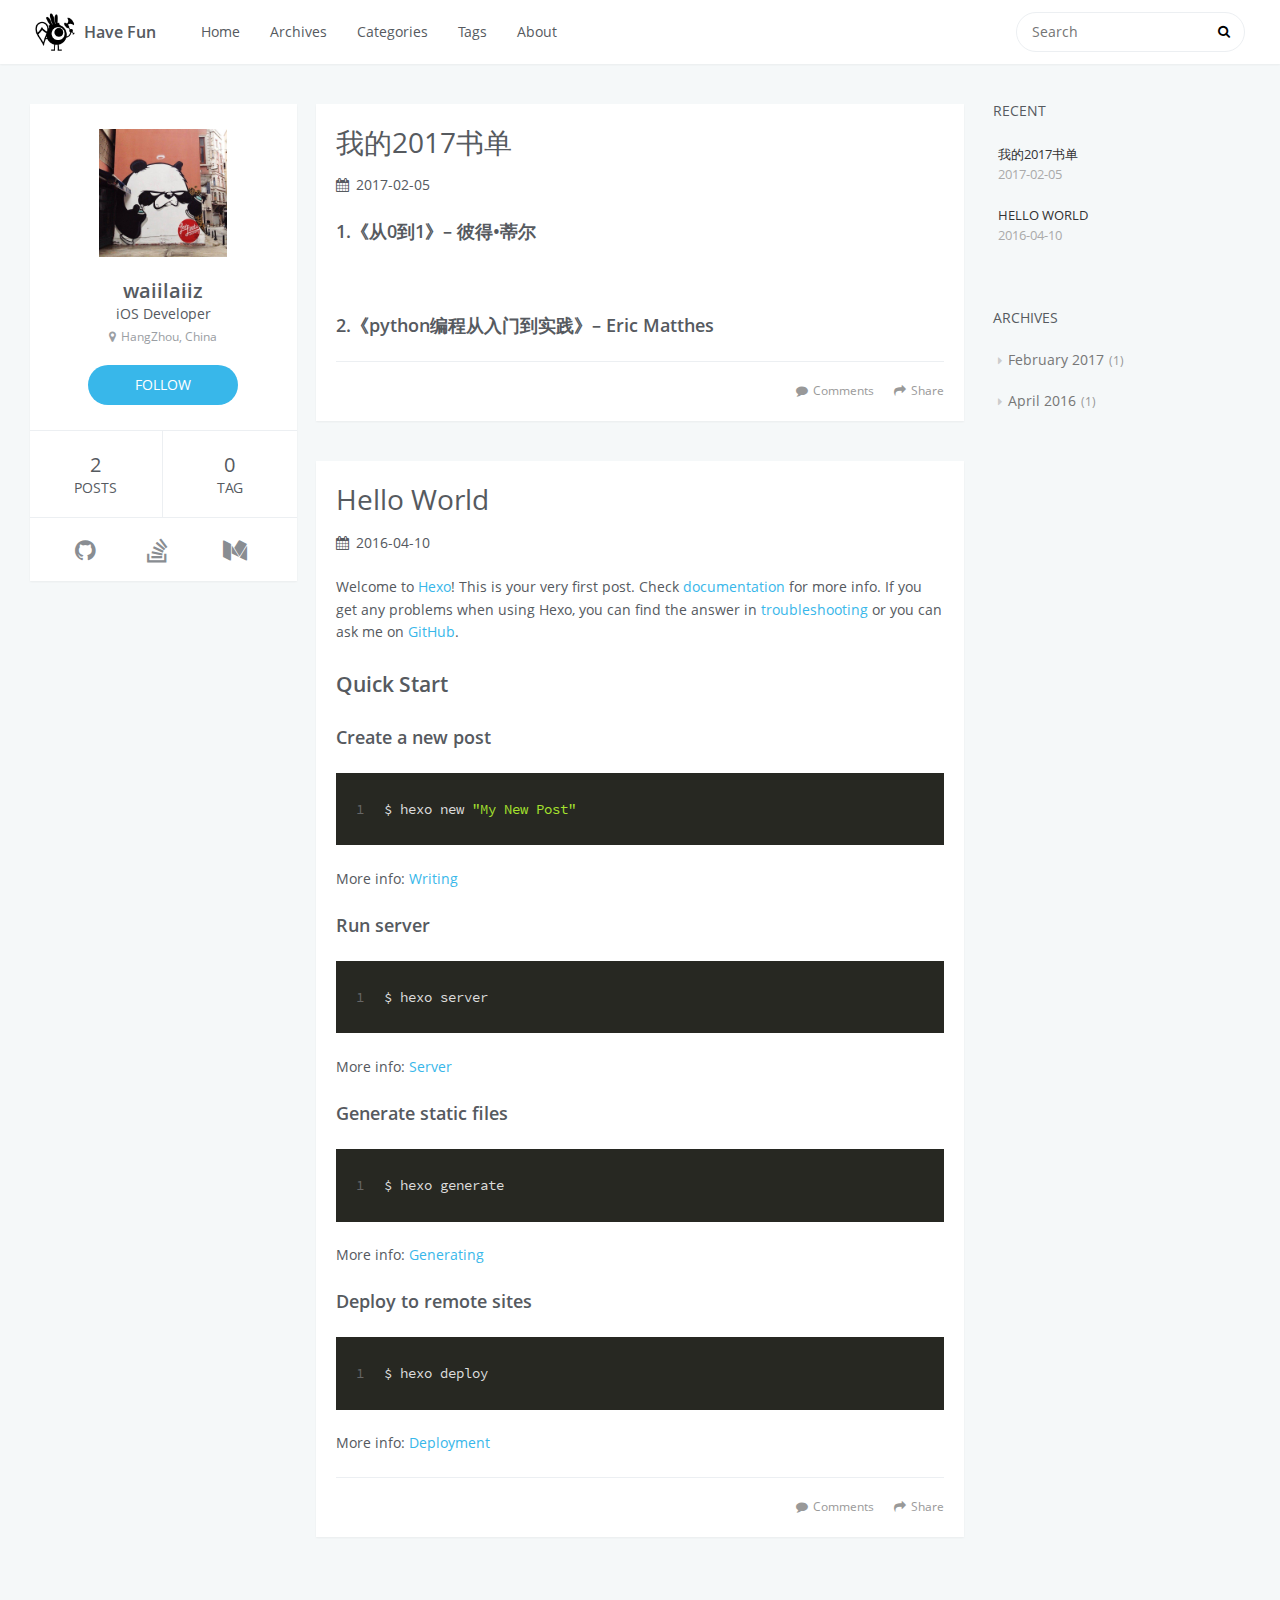
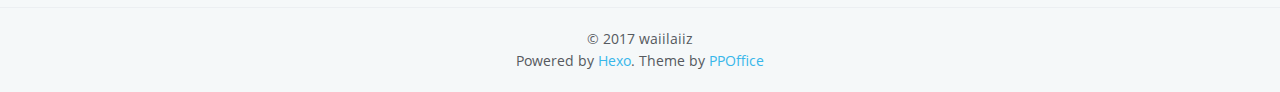
==== commit fc851fb3: "Site updated: 2017-05-11 22:06:03" ====
--- a/index.html
+++ b/index.html
@@ -226,7 +226,8 @@
         <div class="article-entry" itemprop="articleBody">
         
             
-            
+            <h3>1.《从0到1》– 彼得•蒂尔</h3><br><h3>2.《python编程从入门到实践》– Eric Matthes</h3>
+
         
         </div>
         <footer class="article-footer">
@@ -236,7 +237,7 @@
 
 </div>
 
-    <a data-url="http://waiilaiiz.com/2017/02/05/我的2017书单/" data-id="ciyspc0l20000luzexgctwlh5" class="article-share-link"><i class="fa fa-share"></i>Share</a>
+    <a data-url="http://waiilaiiz.com/2017/02/05/我的2017书单/" data-id="cj2kg7twf0001vzzep1w9ar3r" class="article-share-link"><i class="fa fa-share"></i>Share</a>
 <script>
     (function ($) {
         // Prevent duplicate binding
@@ -366,7 +367,7 @@
 
 </div>
 
-    <a data-url="http://waiilaiiz.com/2016/04/10/hello-world/" data-id="ciyspc0l80002luzelps9a41i" class="article-share-link"><i class="fa fa-share"></i>Share</a>
+    <a data-url="http://waiilaiiz.com/2016/04/10/hello-world/" data-id="cj2kg7tuu0000vzzea8pab3hx" class="article-share-link"><i class="fa fa-share"></i>Share</a>
 <script>
     (function ($) {
         // Prevent duplicate binding
